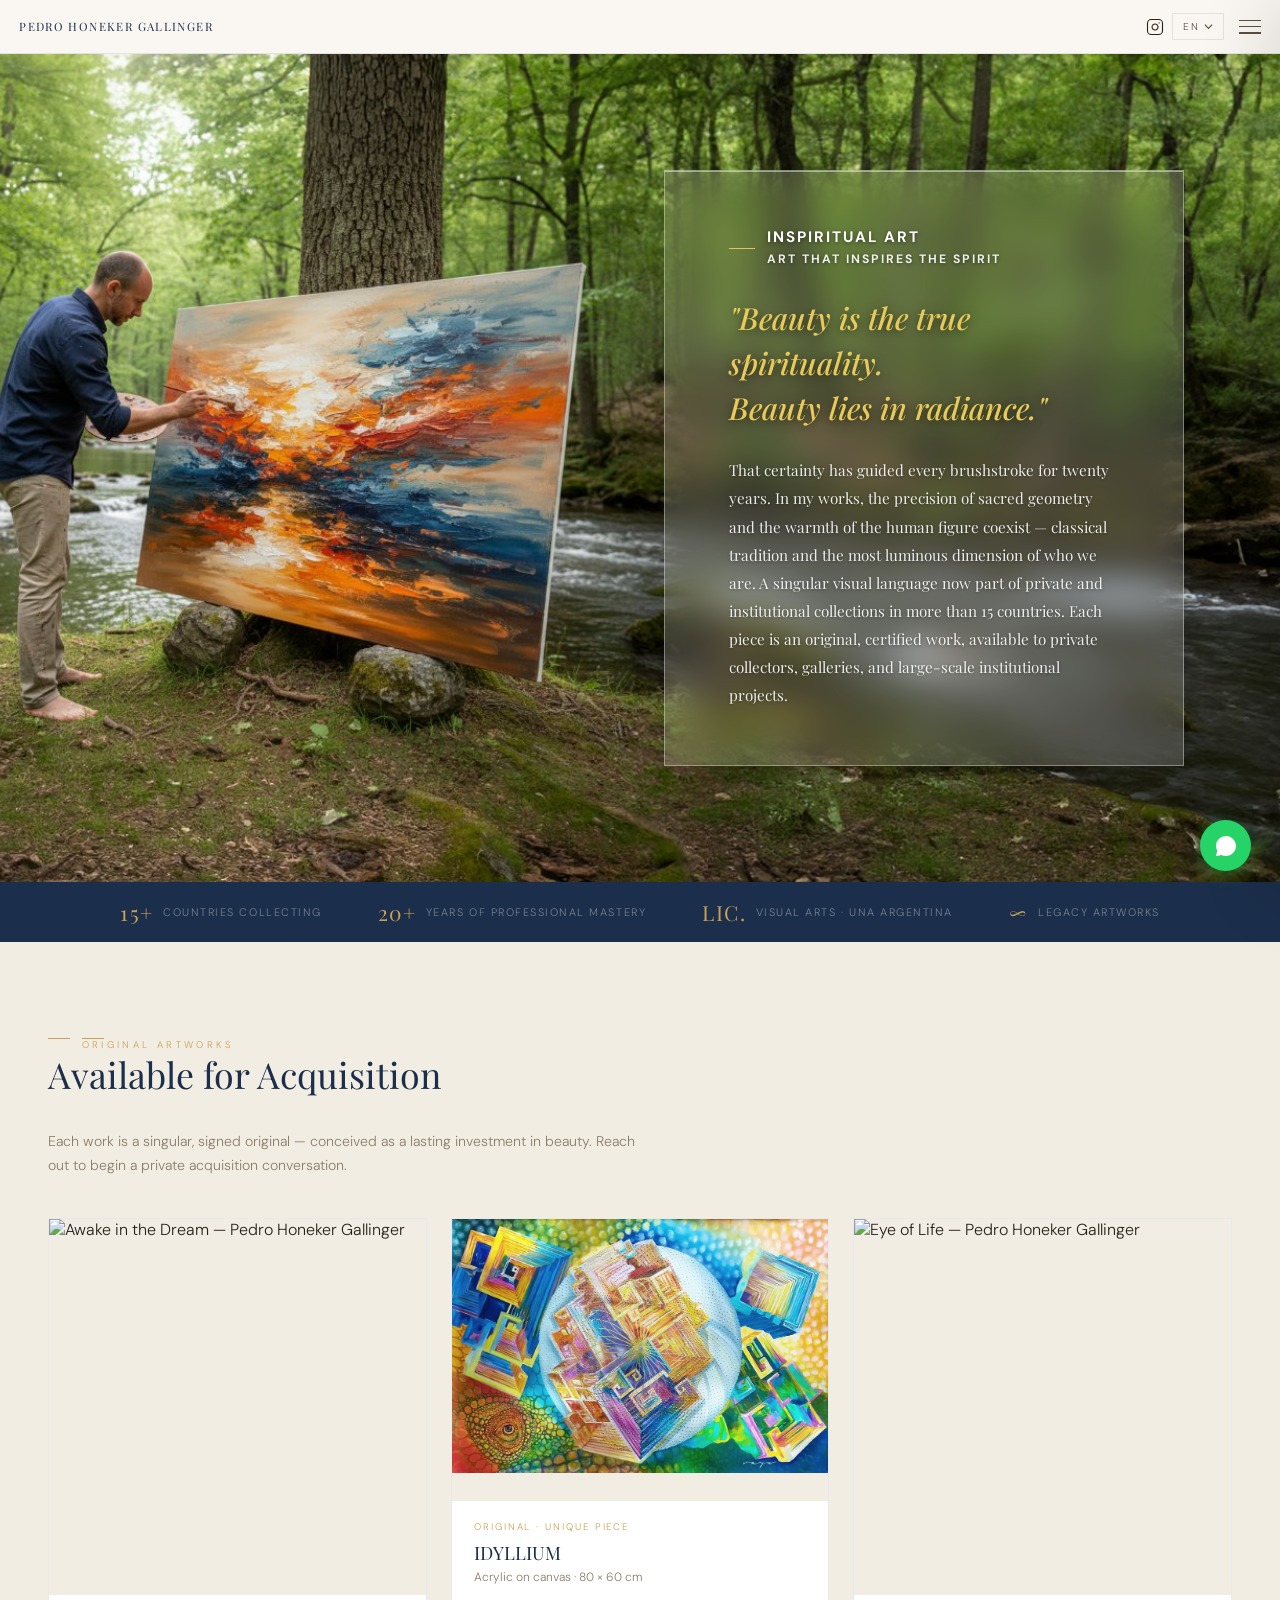
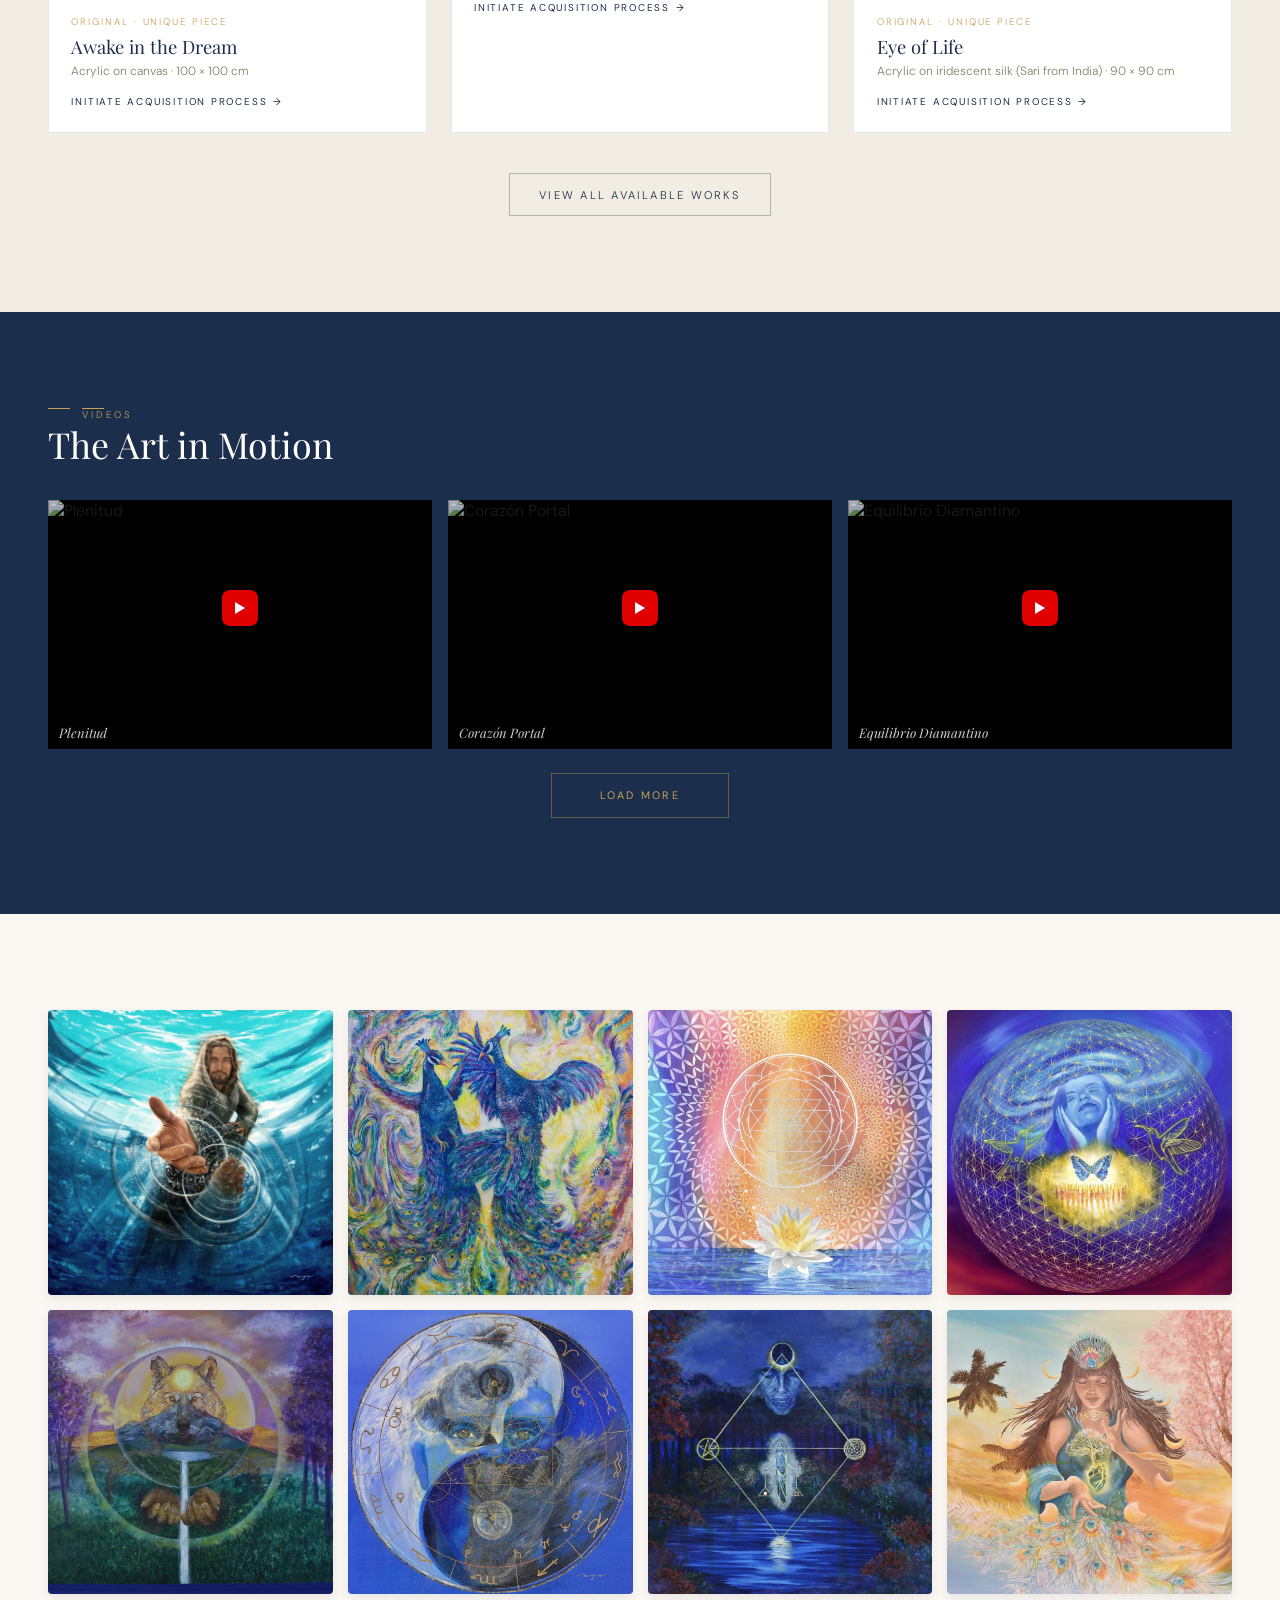
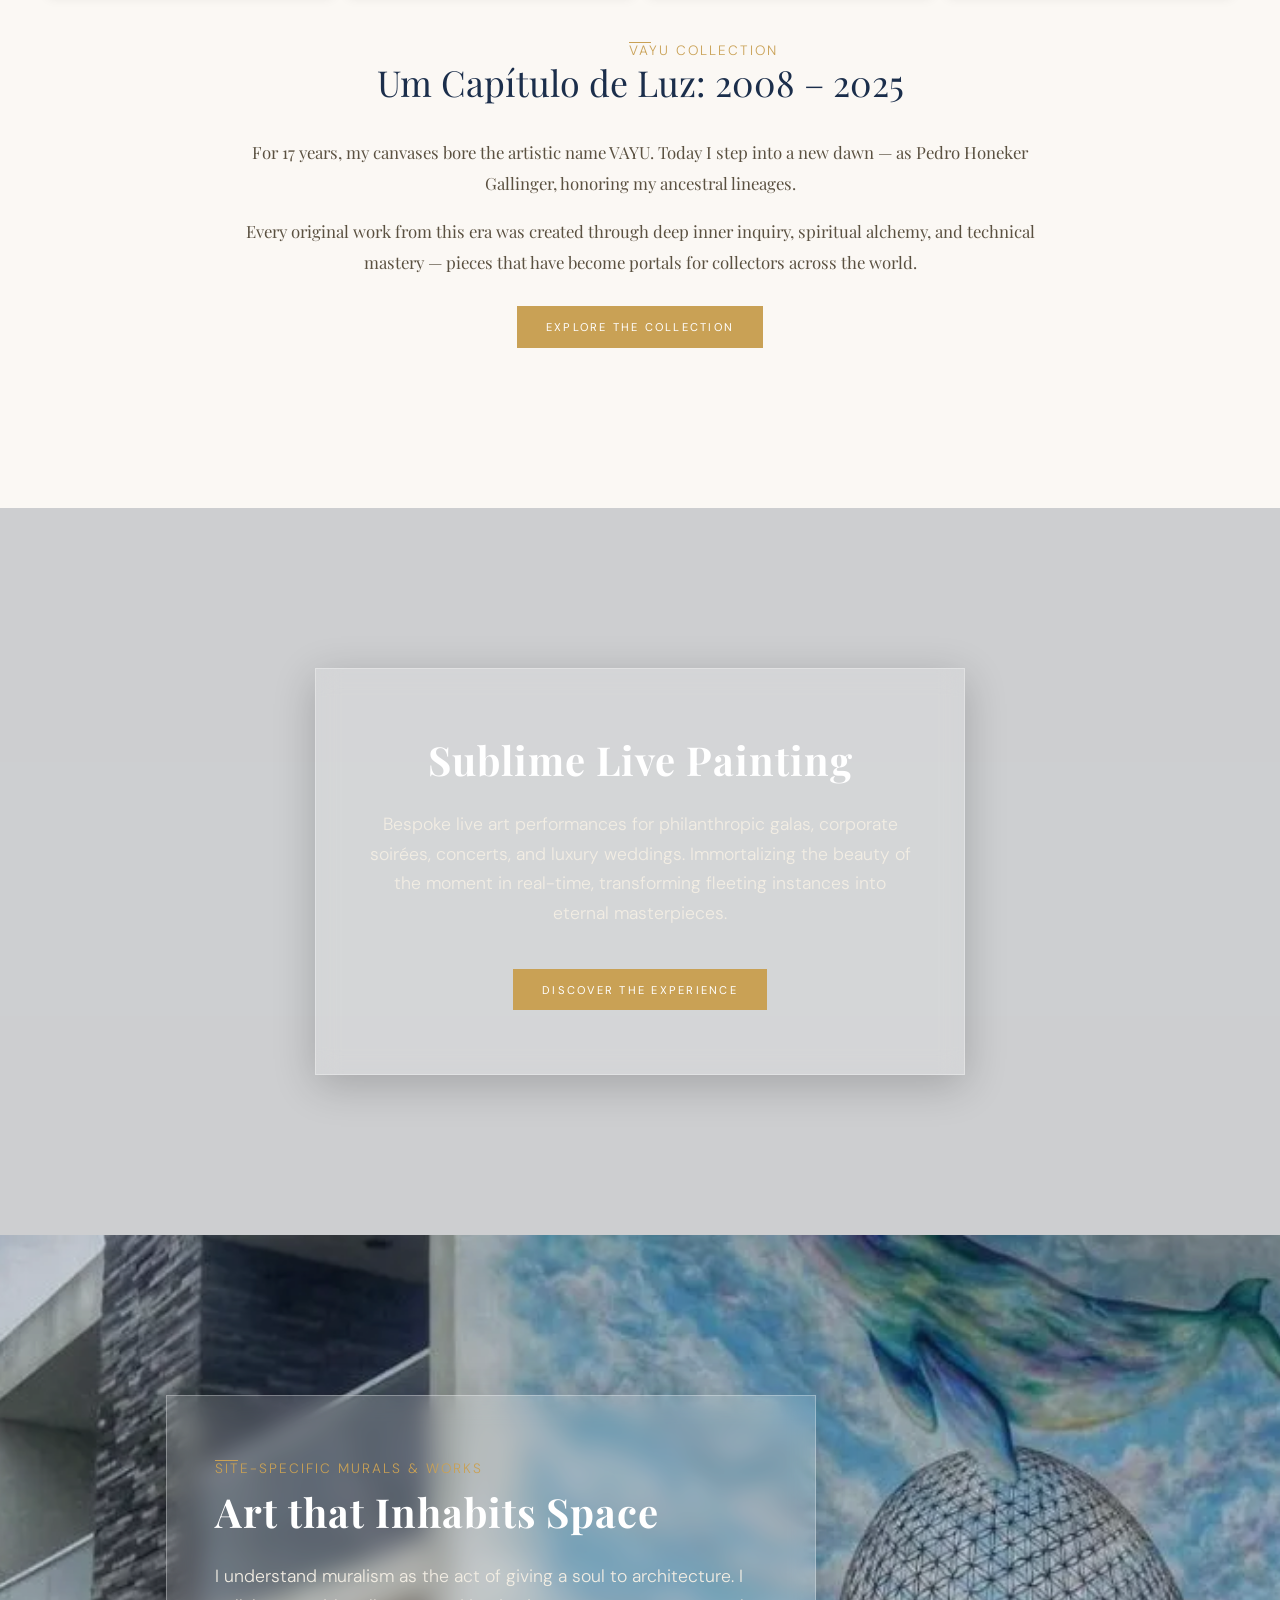
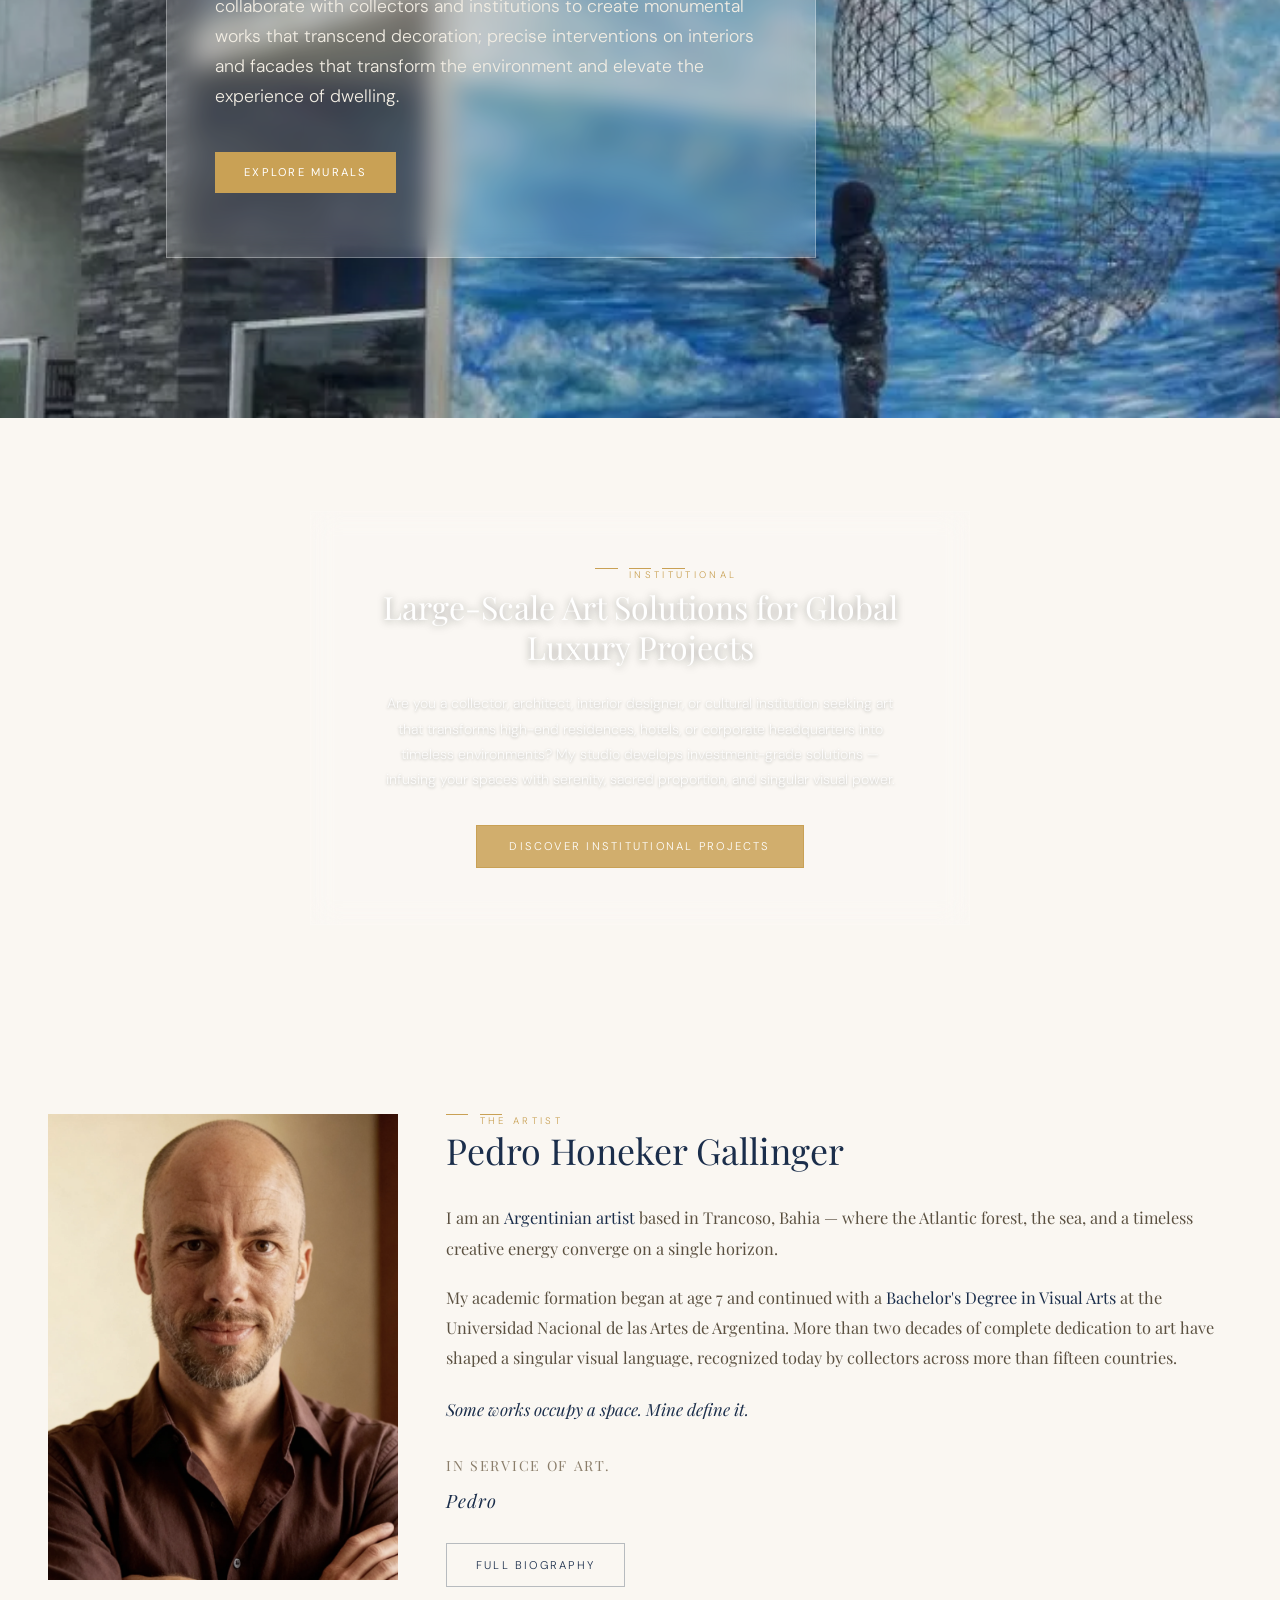
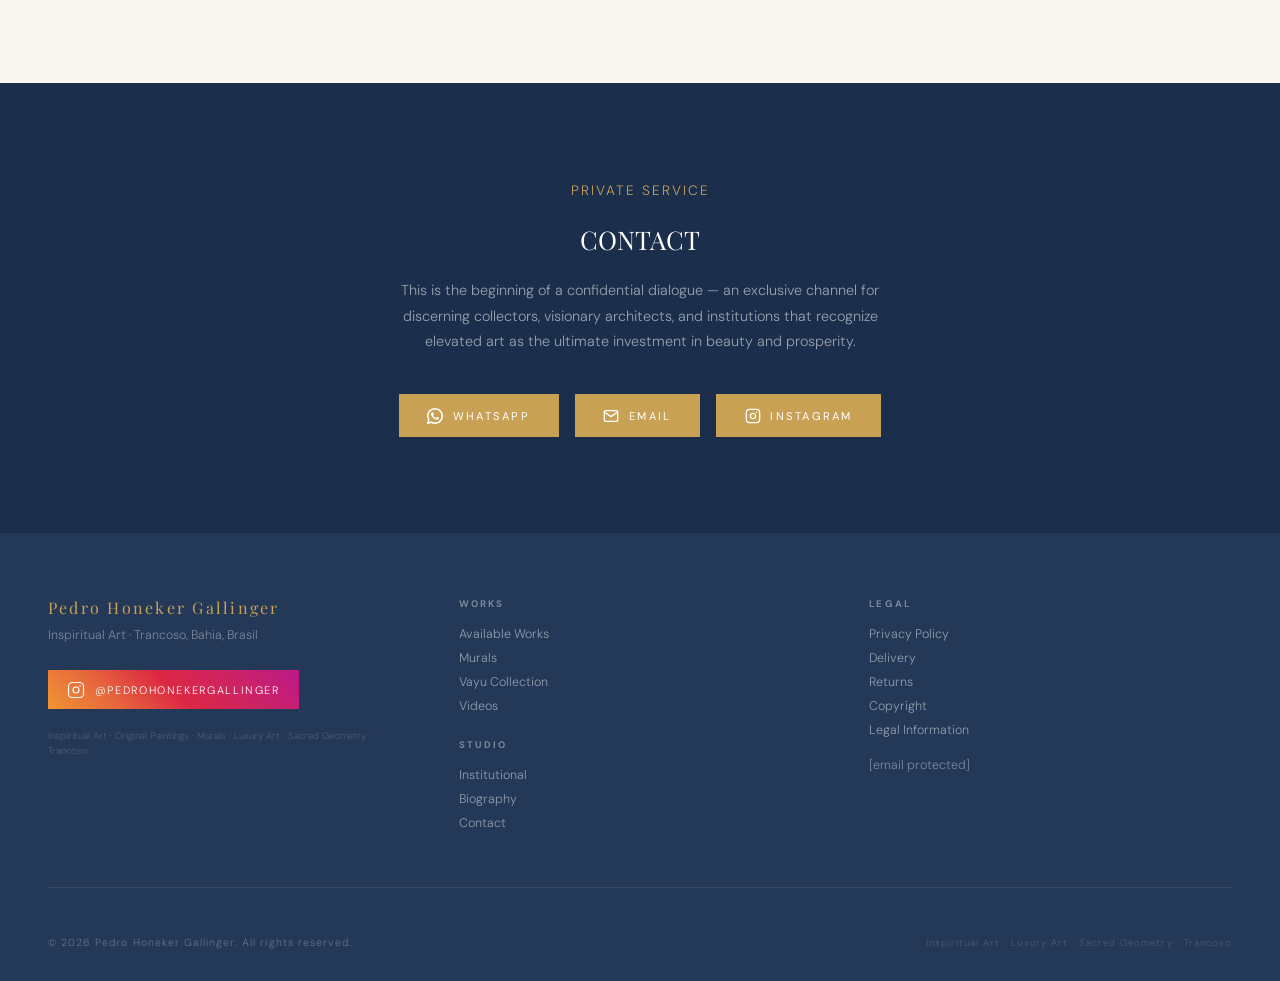
==== index.html @ b16e16c4 "Add files via upload" ====
<!DOCTYPE html>
<html lang="en">
<head>
<meta charset="UTF-8">
<!-- Google tag (gtag.js) -->
<script async src="https://www.googletagmanager.com/gtag/js?id=G-E3Y2C40KEM"></script>
<script>
  window.dataLayer = window.dataLayer || [];
  function gtag(){dataLayer.push(arguments);}
  gtag('js', new Date());
  gtag('config', 'G-E3Y2C40KEM');
</script>
<meta name="viewport" content="width=device-width, initial-scale=1.0">
<title>Pedro Honeker Gallinger — Inspiritual Art</title>
<meta name="description" content="Pedro Honeker Gallinger — Inspiritual Art. Original paintings, large-scale murals and sacred geometry art. Collected in 20+ countries. Based in Trancoso, Bahia, Brazil.">
<meta name="keywords" content="Inspiritual Art, Pedro Honeker Gallinger, original paintings, murals, sacred geometry, luxury art, Trancoso, Brazil">
<link href="https://fonts.googleapis.com/css2?family=Playfair+Display:ital,wght@0,400;0,500;1,400&family=DM+Sans:wght@200;300;400&display=swap" rel="stylesheet">
<style>
*,*::before,*::after{box-sizing:border-box;margin:0;padding:0}
:root{
  --cream:#FAF7F2;--cream2:#F2EDE3;--blue:#1B2E4B;--blue2:#243858;
  --gold:#C9A155;--gold2:#B88C3F;--text:#2A2215;--text-mid:#5A5040;
  --text-light:#8A7D6A;--border:rgba(27,46,75,0.1);--border-gold:rgba(201,161,85,0.25);--wa:#25D366;
}
html,body{overflow-x:hidden;max-width:100%}body{font-family:'DM Sans',sans-serif;background:var(--cream);color:var(--text);font-weight:300;overflow-x:hidden}

/* ===== QN NAV ===== */
.qn{display:flex;align-items:center;justify-content:space-between;padding:0 1.2rem;height:54px;background:rgba(250,247,242,0.97);border-bottom:0.5px solid var(--border);position:sticky;top:0;z-index:200;backdrop-filter:blur(12px);-webkit-backdrop-filter:blur(12px);flex-wrap:nowrap;gap:0.5rem}
.qn-logo{font-family:'Playfair Display',serif;font-size:0.72rem;letter-spacing:0.12em;text-transform:uppercase;color:var(--blue);text-decoration:none;white-space:nowrap;flex-shrink:1;min-width:0}
.qn-right{display:flex;align-items:center;gap:0.5rem;flex-shrink:0}
/* Lang dropdown */
.qn-lang-drop{position:relative}
.qn-lang-toggle{display:flex;align-items:center;gap:0.3rem;font-family:'DM Sans',sans-serif;font-size:0.62rem;font-weight:300;letter-spacing:0.14em;text-transform:uppercase;color:var(--text-mid);background:transparent;border:0.5px solid var(--border);padding:0.38rem 0.65rem;cursor:pointer;transition:border-color 0.2s,color 0.2s}
.qn-lang-toggle:hover{border-color:var(--gold);color:var(--blue)}
.qn-lang-toggle svg{width:9px;height:9px;transition:transform 0.2s;flex-shrink:0}
.qn-lang-drop.open .qn-lang-toggle svg{transform:rotate(180deg)}
.qn-lang-menu{position:absolute;top:calc(100% + 6px);right:0;background:#fff;border:0.5px solid var(--border);box-shadow:0 8px 24px rgba(0,0,0,0.1);min-width:150px;opacity:0;visibility:hidden;transform:translateY(-6px);transition:all 0.2s;z-index:300}
.qn-lang-drop.open .qn-lang-menu{opacity:1;visibility:visible;transform:translateY(0)}
.qn-lang-opt{display:flex;align-items:center;gap:0.6rem;width:100%;padding:0.55rem 1rem;font-family:'DM Sans',sans-serif;font-size:0.68rem;letter-spacing:0.1em;color:var(--text-mid);background:none;border:none;cursor:pointer;text-align:left;transition:background 0.15s,color 0.15s}
.qn-lang-opt:hover{background:var(--cream2);color:var(--blue)}
.qn-lang-opt.active{color:var(--gold)}
.qn-lang-opt span{font-size:0.65rem;color:var(--text-light)}
/* Burger */
.qn-burger{display:flex;flex-direction:column;justify-content:space-between;width:22px;height:14px;background:none;border:none;cursor:pointer;padding:0;margin-left:0.4rem}
.qn-burger span{display:block;width:100%;height:1.2px;background:var(--text-mid);transition:all 0.28s cubic-bezier(.4,0,.2,1)}
body.menu-open .qn-burger span:nth-child(1){transform:translateY(6.4px) rotate(45deg)}
body.menu-open .qn-burger span:nth-child(2){opacity:0;transform:scaleX(0)}
body.menu-open .qn-burger span:nth-child(3){transform:translateY(-6.4px) rotate(-45deg)}
/* Backdrop + overlay */
.qn-backdrop{display:none;position:fixed;inset:0;background:rgba(0,0,0,0.32);z-index:210}
body.menu-open .qn-backdrop{display:block}
.qn-overlay{position:fixed;top:0;right:0;bottom:0;width:min(340px,88vw);background:#fff;border-left:0.5px solid var(--border);box-shadow:-20px 0 60px rgba(0,0,0,0.10);z-index:220;transform:translateX(100%);transition:transform 0.32s cubic-bezier(.4,0,.2,1);display:flex;flex-direction:column;padding:4.5rem 2.5rem 2.5rem}
body.menu-open .qn-overlay{transform:translateX(0)}
.qn-menu{display:flex;flex-direction:column}
.qn-menu a{font-family:'Playfair Display',serif;font-size:1.05rem;font-weight:400;color:var(--blue);text-decoration:none;letter-spacing:0.06em;padding:0.85rem 0;border-bottom:0.5px solid var(--border);transition:color 0.25s,padding-left 0.3s cubic-bezier(0.65,0,0.35,1)}
.qn-menu a:last-child{border-bottom:none}
.qn-menu a:hover{color:var(--gold2);padding-left:0.6rem}
.qn-foot{margin-top:auto;padding-top:2rem}
.qn-ig{display:flex;align-items:center;gap:0.5rem;font-family:'DM Sans',sans-serif;font-size:0.62rem;letter-spacing:0.1em;color:var(--text-light);text-decoration:none;transition:color 0.2s}
.qn-ig svg{width:16px;height:16px;flex-shrink:0}
.qn-ig:hover{color:var(--blue)}
/* RTL */
html[dir="rtl"] body{direction:rtl;text-align:right}
html[dir="rtl"] .hero-quote{padding-left:0;padding-right:1.2rem;border-left:none;border-right:2px solid #e2c36b}
html[dir="rtl"] .work-enquire::after{content:'←'}
html[dir="rtl"] .hero-ctas{flex-direction:row-reverse}
html[dir="rtl"] .hero-stats{flex-direction:row-reverse}
html[dir="rtl"] .band{flex-direction:row-reverse}
html[dir="rtl"] .bio-inner{direction:rtl}
html[dir="rtl"] .conc-btns{flex-direction:row-reverse}
html[dir="rtl"] .footer-top{direction:rtl}
/* CJK */
html[lang="ja"] .hero-title,html[lang="zh"] .hero-title{line-height:1.35;letter-spacing:0.02em}
html[lang="ja"] .sec-title,html[lang="zh"] .sec-title{line-height:1.35;letter-spacing:0.02em}
html[lang="ja"] .hero-quote,html[lang="zh"] .hero-quote{line-height:2;letter-spacing:0.03em}
html[lang="ja"] .conc-title,html[lang="zh"] .conc-title{line-height:1.35}
html[lang="ja"] .bio-text-block p,html[lang="zh"] .bio-text-block p{line-height:2}
html[lang="ja"] .inst-title,html[lang="zh"] .inst-title{line-height:1.4}
html[lang="ja"] .expand-desc,html[lang="zh"] .expand-desc{line-height:2.1}
html[lang="ja"] .tc-text,html[lang="zh"] .tc-text{line-height:2}
html[lang="ja"] .conc-sub,html[lang="zh"] .conc-sub{line-height:2}
html[lang="ja"] .bio-img-wrap,html[lang="zh"] .bio-img-wrap{direction:ltr}

/* HERO */
.hero{position:relative;min-height:92vh;display:flex;align-items:center;overflow:hidden}
.hero-bg{
  position:absolute;inset:0;
  background-image:url('[data-uri]');
  background-size:cover;
  background-position:center 30%;
  background-attachment:fixed;
}
.hero-content{
  position:relative;z-index:2;
  margin-left:auto;
  margin-right:6rem;
  max-width:520px;
  padding:3.5rem 4rem;
  background:rgba(255,255,255,0.18);
  backdrop-filter:blur(18px) saturate(1.4);
  -webkit-backdrop-filter:blur(18px) saturate(1.4);
  border:1px solid rgba(255,255,255,0.35);
  box-shadow:0 8px 40px rgba(0,0,0,0.12), inset 0 1px 0 rgba(255,255,255,0.45);
}
.hero-eyebrow{font-size:0.62rem;font-weight:300;letter-spacing:0.35em;text-transform:uppercase;color:#e2c36b;text-shadow:0 1px 4px rgba(0,0,0,0.5);margin-bottom:1.5rem;display:flex;align-items:center;gap:0.8rem;animation:fadeUp 0.7s ease both}
.hero-eyebrow-line{display:block;width:1.6rem;height:0.5px;background:#e2c36b}
.hero-title{font-family:'Playfair Display',serif;font-size:clamp(2.4rem,3.5vw,3.4rem);font-weight:500;line-height:1.1;color:#fff;text-shadow:0 2px 8px rgba(0,0,0,0.45),0 1px 2px rgba(0,0,0,0.3);margin-bottom:1.5rem;animation:fadeUp 0.7s 0.1s ease both}
.hero-title em{font-style:italic;color:#e8c95a;text-shadow:0 2px 10px rgba(0,0,0,0.5)}
.hero-quote{font-family:'Playfair Display',serif;font-size:0.98rem;font-style:italic;color:rgba(255,255,255,0.92);text-shadow:0 1px 4px rgba(0,0,0,0.4);line-height:1.8;margin-bottom:2.5rem;padding-left:1.2rem;border-left:2px solid #e2c36b;animation:fadeUp 0.7s 0.2s ease both}
.hero-stats{display:flex;gap:2.2rem;margin-bottom:2.5rem;padding-top:1.8rem;border-top:0.5px solid rgba(226,195,107,0.45);animation:fadeUp 0.7s 0.3s ease both}
.stat-n{font-family:'Playfair Display',serif;font-size:1.9rem;font-weight:400;color:#e8c95a;line-height:1;text-shadow:0 1px 6px rgba(0,0,0,0.4)}
.stat-l{font-size:0.58rem;letter-spacing:0.14em;text-transform:uppercase;color:rgba(255,255,255,0.7);text-shadow:0 1px 3px rgba(0,0,0,0.4);margin-top:0.25rem}
.hero-ctas{display:flex;gap:0.8rem;flex-wrap:wrap;animation:fadeUp 0.7s 0.4s ease both}
.hero-ctas .btn-outline-w{color:#fff;border-color:rgba(255,255,255,0.5);text-shadow:0 1px 4px rgba(0,0,0,0.35)}
.hero-ctas .btn-outline-w:hover{border-color:#e2c36b;color:#e2c36b;background:rgba(255,255,255,0.1)}

/* BUTTONS */
.btn-gold{font-size:0.7rem;font-weight:400;letter-spacing:0.2em;text-transform:uppercase;color:#fff;background:var(--gold);border:none;padding:0.85rem 1.8rem;cursor:pointer;text-decoration:none;display:inline-block;transition:background 0.2s,transform 0.15s;font-family:'DM Sans',sans-serif}
.btn-gold:hover{background:var(--gold2);transform:translateY(-1px)}
.btn-outline-w{font-size:0.7rem;font-weight:300;letter-spacing:0.2em;text-transform:uppercase;color:rgba(255,255,255,0.75);background:transparent;border:1px solid rgba(255,255,255,0.35);padding:0.85rem 1.8rem;cursor:pointer;text-decoration:none;display:inline-block;transition:border-color 0.2s,color 0.2s,background 0.2s;font-family:'DM Sans',sans-serif}
.btn-outline-w:hover{border-color:var(--gold);color:var(--gold);background:rgba(255,255,255,0.05)}
.btn-outline-b{font-size:0.7rem;font-weight:300;letter-spacing:0.2em;text-transform:uppercase;color:var(--blue);background:transparent;border:0.5px solid rgba(27,46,75,0.3);padding:0.85rem 1.8rem;cursor:pointer;text-decoration:none;display:inline-block;transition:border-color 0.2s,color 0.2s;font-family:'DM Sans',sans-serif}
.btn-outline-b:hover{border-color:var(--gold);color:var(--gold)}

/* BAND */
.band{background:var(--blue);padding:1rem 3rem;display:flex;align-items:center;justify-content:center;gap:3.5rem;flex-wrap:wrap}
.band-item{display:flex;align-items:center;gap:0.6rem;font-size:0.68rem;letter-spacing:0.14em;text-transform:uppercase;color:rgba(255,255,255,0.4)}
.band-n{font-family:'Playfair Display',serif;font-size:1.3rem;font-weight:400;color:var(--gold)}

/* SECTIONS */
section{padding:6rem 3rem}
.sec-eyebrow{font-size:0.6rem;letter-spacing:0.35em;text-transform:uppercase;color:var(--gold);margin-bottom:0.8rem;display:flex;align-items:center;gap:0.7rem}
.sec-eyebrow span{display:block;width:1.4rem;height:0.5px;background:var(--gold)}
.sec-title{font-family:'Playfair Display',serif;font-size:clamp(1.8rem,2.8vw,2.5rem);font-weight:400;color:var(--blue);line-height:1.3;max-width:34rem;margin-bottom:2rem}

/* RESPONSIVE */
@media(max-width:768px){
  nav{padding:0.6rem 1.2rem;flex-wrap:wrap;gap:0.5rem}
  .nav-links{gap:0.8rem;flex-wrap:wrap}
  .nav-links a{font-size:0.6rem}
  .nav-logo{font-size:0.75rem}
  section{padding:3rem 1.5rem}
  .hero{min-height:100vh}
  .hero-bg{background-position:30% 30%}
  .hero-content{margin:0 auto;max-width:92%;padding:2rem 1.5rem;text-align:left}
  .hero-title{font-size:clamp(1.7rem,7vw,2.4rem);line-height:1.25}
  .hero-title em{color:#ffd966;text-shadow:0 0 20px rgba(0,0,0,0.9),0 2px 8px rgba(0,0,0,0.8),0 1px 2px rgba(0,0,0,0.9) !important;font-size:inherit}
  .hero-quote{font-size:0.88rem;line-height:1.7}
  .hero-stats{gap:1.5rem}
  .hero-ctas{flex-direction:column}
  .hero-ctas a,.hero-ctas .btn-gold,.hero-ctas .btn-outline-w{width:100%;text-align:center}
  .sec-eyebrow{font-size:0.55rem;letter-spacing:0.25em;line-height:1.5}
  .sec-title{font-size:clamp(1.5rem,6vw,2rem);line-height:1.35}
  .works-grid,.vid-grid{grid-template-columns:1fr !important}
  #vid-grid{grid-template-columns:1fr !important}
  .vid-card{max-width:100%}
  .vid-title-bar{font-size:0.78rem;padding:0.4rem 0.6rem}
  .test-grid{grid-template-columns:1fr}
  .vayu-intro{grid-template-columns:1fr;gap:2rem}
  .bio-inner{grid-template-columns:1fr;gap:2rem}
  .band{flex-direction:column;gap:1rem;padding:1.5rem}
  .footer-top{flex-direction:column;gap:2rem}
  footer{padding:3rem 1.5rem 1.5rem}
  .footer-top{grid-template-columns:1fr !important;gap:2rem}
  .footer-bottom{flex-direction:column;align-items:flex-start;gap:0.5rem}
  .footer-col a,.footer-col h5{white-space:normal;overflow:visible}
  .conc-title{font-size:clamp(1.5rem,6vw,2rem);line-height:1.3}
  .conc-sub{font-size:0.8rem}
  .conc-btns{flex-direction:column;align-items:center}
  .institutional-content{padding:2rem;max-width:90%}
  .inst-title{line-height:1.35}
  .mural-item{height:280px}
  .vid-expand{padding:0}
  .vid-iframe-wrap{width:100%;margin:0}
  .lp-section{min-height:60vh !important}
}

/* AVAILABLE WORKS */
.works-section{background:var(--cream2)}
.works-grid{display:grid;grid-template-columns:repeat(3,1fr);gap:1.5rem;margin-bottom:0}
.work-card{background:#fff;border:1px solid var(--border);overflow:hidden;cursor:pointer;transition:box-shadow 0.3s}
.work-card:hover{box-shadow:0 8px 32px rgba(27,46,75,0.1)}
.work-img{overflow:hidden;background:var(--cream2)}
.work-img img{width:100%;display:block;filter:saturate(0.85);transition:transform 0.5s,filter 0.4s;object-fit:contain;background:var(--cream2)}
.work-card:hover .work-img img{transform:scale(1.03);filter:saturate(1)}
.work-body{padding:1.2rem 1.4rem 1.5rem}
.work-tag{font-size:0.6rem;letter-spacing:0.2em;text-transform:uppercase;color:var(--gold);margin-bottom:0.4rem}
.work-name{font-family:'Playfair Display',serif;font-size:1.15rem;font-weight:400;color:var(--blue);margin-bottom:0.25rem}
.work-tech{font-size:0.75rem;color:var(--text-light);margin-bottom:1rem}
.work-enquire{font-size:0.62rem;letter-spacing:0.18em;text-transform:uppercase;color:var(--blue);display:flex;align-items:center;gap:0.35rem;text-decoration:none;transition:color 0.2s;cursor:pointer;border:none;background:none;font-family:'DM Sans',sans-serif;padding:0}
.work-enquire:hover{color:var(--gold)}
.work-enquire::after{content:'→'}
.work-expand{display:none;background:#fff;border-top:2px solid var(--gold);border-bottom:1px solid var(--border);padding:4rem 3rem;grid-column:1/-1;margin-top:1.5rem}
.work-expand.open{display:block}
.work-expand-inner{max-width:900px;margin:0 auto;text-align:center}
.expand-close-btn{font-size:0.58rem;letter-spacing:0.2em;text-transform:uppercase;color:var(--text-light);cursor:pointer;background:none;border:none;font-family:'DM Sans',sans-serif;padding:0;display:inline-flex;align-items:center;gap:0.4rem;margin-bottom:2rem;transition:color 0.2s}
.expand-close-btn:hover{color:var(--blue)}
.expand-main-img{width:100%;display:block;max-height:80vh;object-fit:contain;margin-bottom:1.5rem;background:var(--cream2)}
.expand-divider{height:0.5px;background:var(--border);margin:1.8rem 0}
.expand-tag-sm{font-size:0.55rem;letter-spacing:0.28em;text-transform:uppercase;color:var(--gold);margin-bottom:0.6rem}
.expand-title-lg{font-family:'Playfair Display',serif;font-size:2rem;font-weight:400;color:var(--blue);margin-bottom:0.4rem;line-height:1.1}
.expand-desc{font-family:'Playfair Display',serif;font-size:1rem;font-style:italic;line-height:1.85;color:var(--text-mid);max-width:600px;margin:0 auto 1.5rem;text-align:left}
.expand-meta-sm{font-size:0.75rem;color:var(--text-light);margin-bottom:2rem}
.expand-btns{display:flex;justify-content:center;gap:0.8rem;flex-wrap:wrap}
.btn-wa-s{display:flex;align-items:center;gap:0.55rem;font-size:0.65rem;letter-spacing:0.15em;text-transform:uppercase;color:#fff;background:var(--wa);border:none;padding:0.8rem 1.5rem;cursor:pointer;text-decoration:none;transition:opacity 0.2s;font-family:'DM Sans',sans-serif}
.btn-wa-s:hover{opacity:0.88}
.btn-em-s{display:flex;align-items:center;gap:0.55rem;font-size:0.65rem;letter-spacing:0.15em;text-transform:uppercase;color:var(--blue);background:transparent;border:0.5px solid rgba(27,46,75,0.25);padding:0.8rem 1.5rem;cursor:pointer;text-decoration:none;transition:border-color 0.2s,color 0.2s;font-family:'DM Sans',sans-serif}
.btn-em-s:hover{border-color:var(--gold);color:var(--gold)}

/* DETAILS GRID under expand */
.expand-details-grid{display:grid;grid-template-columns:repeat(auto-fit,minmax(200px,1fr));gap:1rem;margin-top:2rem}
.expand-detail-img{width:100%;object-fit:cover;display:block;background:var(--cream2)}

/* MURALS SECTION */
.murals-section{background:var(--cream);padding:6rem 0}
.murals-header{padding:0 3rem;margin-bottom:2rem}
.mural-scroll{display:flex;gap:4px;overflow-x:auto;scrollbar-width:none;cursor:grab;padding-bottom:2px}
.mural-scroll::-webkit-scrollbar{display:none}
.mural-scroll.grabbing{cursor:grabbing}
.mural-item{flex-shrink:0;height:420px;overflow:hidden;background:var(--cream2);cursor:pointer;position:relative;transition:filter 0.3s}
.mural-item img{height:100%;width:auto;display:block;filter:saturate(0.8);transition:filter 0.4s}
.mural-item:hover img{filter:saturate(1)}
.mural-item:hover::after{content:'View';position:absolute;bottom:1rem;left:50%;transform:translateX(-50%);background:rgba(201,161,85,0.9);color:#fff;font-size:0.6rem;letter-spacing:0.2em;text-transform:uppercase;padding:0.4rem 1rem;font-family:'DM Sans',sans-serif}
.mural-arrows{display:flex;gap:0.5rem;justify-content:center;margin-top:1.5rem;padding:0 3rem}
.mural-arrow{width:2.5rem;height:2.5rem;border:0.5px solid var(--border);background:#fff;cursor:pointer;display:flex;align-items:center;justify-content:center;transition:border-color 0.2s;font-size:1rem;color:var(--blue);font-family:'DM Sans',sans-serif}
.mural-arrow:hover{border-color:var(--gold);color:var(--gold)}

/* MURAL LIGHTBOX */
.mural-expand{display:none;background:#fff;border-top:2px solid var(--gold);padding:4rem 3rem;margin-top:1.5rem}
.mural-expand.open{display:block}
.mural-expand-inner{max-width:1100px;margin:0 auto}
.mural-expand-main{width:100%;max-height:80vh;object-fit:contain;display:block;background:var(--cream2);margin-bottom:2rem}
.mural-details-label{font-size:0.55rem;letter-spacing:0.28em;text-transform:uppercase;color:var(--gold);margin-bottom:1.2rem;margin-top:2rem}
.mural-details-grid{display:grid;grid-template-columns:repeat(auto-fill,minmax(220px,1fr));gap:8px}
.mural-details-grid img{width:100%;object-fit:cover;display:block;background:var(--cream2)}

/* VIDEOS */
.videos-section{background:var(--blue)}
.videos-section .sec-title{color:#fff;max-width:none}
.vid-grid{display:grid;grid-template-columns:repeat(3,1fr);gap:1rem;margin-bottom:1.5rem}
.vid-card{cursor:pointer;background:#000;overflow:hidden;position:relative}
.vid-thumb{position:relative;aspect-ratio:16/9;overflow:hidden}
.vid-thumb img{width:100%;height:100%;object-fit:cover;display:block;filter:brightness(0.75)saturate(0.7);transition:transform 0.4s,filter 0.3s}
.vid-card:hover .vid-thumb img{transform:scale(1.04);filter:brightness(0.9)saturate(1)}
.vid-play{position:absolute;inset:0;display:flex;align-items:center;justify-content:center}
.vid-play-btn{width:2.2rem;height:2.2rem;border-radius:8px;background:rgba(255,0,0,0.88);display:flex;align-items:center;justify-content:center;transition:transform 0.2s,background 0.2s}
.vid-card:hover .vid-play-btn{transform:scale(1.1);background:#ff0000}
.vid-title-bar{padding:0.5rem 0.7rem;font-family:'Playfair Display',serif;font-size:0.82rem;color:rgba(255,255,255,0.8);font-style:italic;background:transparent}
.vid-expand{display:none;background:transparent;border-top:none;padding:0;width:100%;box-sizing:border-box}
.vid-expand.open{display:block}
.vid-iframe-wrap{position:relative;padding-bottom:56.25%;height:0;overflow:hidden;width:100%;margin:0}
.vid-iframe-wrap iframe{position:absolute;top:0;left:0;width:100%;height:100%;border:none}
.vid-expand-close{font-size:0.58rem;letter-spacing:0.2em;text-transform:uppercase;color:rgba(255,255,255,0.5);cursor:pointer;background:none;border:none;font-family:'DM Sans',sans-serif;padding:0;display:inline-flex;align-items:center;gap:0.4rem;margin-bottom:2rem;transition:color 0.2s}
.vid-expand-close:hover{color:var(--gold)}
.btn-load-w{font-size:0.68rem;letter-spacing:0.22em;text-transform:uppercase;color:var(--gold);background:transparent;border:0.5px solid rgba(201,161,85,0.4);padding:0.9rem 3rem;cursor:pointer;font-family:'DM Sans',sans-serif;transition:border-color 0.2s,background 0.2s}
.btn-load-w:hover{border-color:var(--gold);background:rgba(201,161,85,0.08)}
.btn-load-w.hidden{display:none}

/* VAYU */
.vayu-intro{display:grid;grid-template-columns:1fr 1fr;gap:5rem;align-items:start;margin-bottom:4rem}
.vayu-text p{font-family:'Playfair Display',serif;font-size:1.05rem;line-height:1.85;color:var(--text-mid);margin-bottom:1rem}
.vayu-mini-grid{display:grid;grid-template-columns:repeat(4,1fr);gap:6px}
.vayu-mini-item{overflow:hidden;cursor:pointer;background:var(--cream2);aspect-ratio:1}
.vayu-mini-item img{width:100%;height:100%;object-fit:cover;display:block;filter:saturate(0.8);transition:transform 0.4s,filter 0.3s}
.vayu-mini-item:hover img{transform:scale(1.05);filter:saturate(1)}

/* ====== LIVE PAINTING SECTION ====== */
.lp-section{
  position:relative;
  min-height:75vh;
  display:flex;
  align-items:center;
  justify-content:center;
  overflow:hidden;
}
.lp-bg{
  position:absolute;
  inset:0;
  background-image:url('[data-uri]');
  background-size:cover;
  background-position:center;
  background-attachment:fixed;
  filter:brightness(0.55);
}
.lp-card{
  position:relative;
  z-index:2;
  max-width:640px;
  padding:4rem 4.5rem;
  background:rgba(255,255,255,0.12);
  backdrop-filter:blur(20px) saturate(1.3);
  -webkit-backdrop-filter:blur(20px) saturate(1.3);
  border:1px solid rgba(255,255,255,0.2);
  box-shadow:0 12px 50px rgba(0,0,0,0.25),inset 0 1px 0 rgba(255,255,255,0.3);
  text-align:center;
}
.lp-eyebrow{font-size:0.6rem;letter-spacing:0.38em;text-transform:uppercase;color:#e2c36b;margin-bottom:1.2rem;display:flex;align-items:center;justify-content:center;gap:0.7rem}
.lp-eyebrow span{display:block;width:1.4rem;height:0.5px;background:#e2c36b}
.lp-title{font-family:'Playfair Display',serif;font-size:clamp(1.8rem,3vw,2.6rem);font-weight:400;color:#fff;text-shadow:0 2px 10px rgba(0,0,0,0.4);line-height:1.2;margin-bottom:1.4rem}
.lp-title em{font-style:italic;color:#e8c95a}
.lp-text{font-family:'Playfair Display',serif;font-size:1rem;font-style:italic;line-height:1.85;color:rgba(255,255,255,0.88);margin-bottom:2rem}
.lp-tags{display:flex;gap:1rem;justify-content:center;flex-wrap:wrap;margin-bottom:2rem}
.lp-tag{font-size:0.6rem;letter-spacing:0.2em;text-transform:uppercase;color:rgba(255,255,255,0.65);border:0.5px solid rgba(255,255,255,0.25);padding:0.45rem 1rem}
@media(max-width:768px){.lp-card{padding:2.5rem 2rem;max-width:90%}}

/* INSTITUTIONAL PARALLAX */
.institutional{position:relative;min-height:600px;display:flex;align-items:center;justify-content:center;overflow:hidden}
.institutional-bg{
  position:absolute;inset:0;
  background-image:url('recepcion.webp'),linear-gradient(135deg,#1B2E4B 0%,#243858 50%,#1a2a42 100%);
  background-size:cover;
  background-position:center;
  background-attachment:fixed;
  filter:brightness(0.5)
}
.institutional-content{position:relative;z-index:2;max-width:660px;padding:3.5rem 4rem;background:rgba(255,255,255,0.08);backdrop-filter:blur(14px);border:0.5px solid rgba(255,255,255,0.14);text-align:center}
.inst-tag{font-size:0.6rem;letter-spacing:0.35em;text-transform:uppercase;color:var(--gold);margin-bottom:1.2rem;display:flex;align-items:center;justify-content:center;gap:0.7rem}
.inst-tag span{display:block;width:1.4rem;height:0.5px;background:var(--gold)}
.inst-title{font-family:'Playfair Display',serif;font-size:clamp(1.5rem,2.5vw,2.1rem);font-weight:400;color:#fff;text-shadow:0 1px 8px rgba(0,0,0,0.4);line-height:1.25;margin-bottom:1.5rem}
.inst-text{font-size:0.88rem;line-height:1.8;color:rgba(255,255,255,0.88);text-shadow:0 1px 3px rgba(0,0,0,0.25);margin-bottom:2rem}
.btn-gold-outline{font-size:0.7rem;letter-spacing:0.2em;text-transform:uppercase;color:#fff;background:rgba(201,161,85,0.85);border:1px solid var(--gold);padding:0.85rem 2rem;cursor:pointer;text-decoration:none;display:inline-block;transition:background 0.2s,color 0.2s;font-family:'DM Sans',sans-serif}
.btn-gold-outline:hover{background:var(--gold);color:#fff}

/* TESTIMONIALS */
.test-section{background:var(--cream2)}
.test-grid{display:grid;grid-template-columns:repeat(3,1fr);gap:1.5rem}
.tc{background:#fff;border:1px solid var(--border);padding:2rem;position:relative}
.tc::before{content:'"';font-family:'Playfair Display',serif;font-size:4rem;color:var(--blue);opacity:0.1;position:absolute;top:0.7rem;left:1.3rem;line-height:1}
.tc-src{font-size:0.6rem;letter-spacing:0.2em;text-transform:uppercase;color:var(--gold);margin-bottom:0.9rem}
.tc-text{font-family:'Playfair Display',serif;font-size:0.95rem;font-style:italic;line-height:1.8;color:var(--text-mid);margin-bottom:1.3rem;margin-top:0.5rem}
.tc-auth{font-size:0.78rem;font-weight:400;color:var(--blue)}
.tc-loc{font-size:0.7rem;color:var(--text-light);margin-top:0.2rem}

/* BIO */
.bio-section{background:var(--cream)}
.bio-inner{display:grid;grid-template-columns:1fr 1fr;gap:6rem;align-items:center}
.bio-img-wrap{position:relative}
.bio-img{width:100%;aspect-ratio:3/4;object-fit:cover;object-position:top;display:block;filter:saturate(0.75)}
.bio-img-frame{position:absolute;top:1.5rem;left:1.5rem;right:-1.5rem;bottom:-1.5rem;border:0.5px solid var(--border-gold);z-index:-1}
.bio-text-block{font-family:'Playfair Display',serif;font-size:1.02rem;line-height:1.85;color:var(--text-mid)}
.bio-text-block p{margin-bottom:1.2rem}
.bio-text-block strong{color:var(--blue);font-weight:400}
.bio-sig{font-family:'Playfair Display',serif;font-size:0.88rem;letter-spacing:0.12em;text-transform:uppercase;color:var(--text-light);margin-top:1.8rem;margin-bottom:1.5rem;line-height:2}
.bio-sig em{display:block;font-size:1.15rem;text-transform:none;letter-spacing:0.06em;color:var(--blue);font-style:italic;margin-top:0.15rem}

/* */
.-section{background:var(--blue);padding:6rem 3rem;text-align:center}
.conc-eyebrow{font-size:0.6rem;letter-spacing:0.35em;text-transform:uppercase;color:var(--gold);margin-bottom:1rem;display:flex;align-items:center;justify-content:center;gap:0.7rem}
.conc-eyebrow span{display:block;width:1.4rem;height:0.5px;background:var(--gold)}
.conc-title{font-family:'Playfair Display',serif;font-size:clamp(1.8rem,3vw,2.6rem);font-weight:400;color:#fff;margin-bottom:1rem;line-height:1.2}
.conc-sub{font-size:0.9rem;color:rgba(255,255,255,0.55);max-width:32rem;margin:0 auto 2.5rem;line-height:1.75}
.conc-btns{display:flex;gap:1rem;justify-content:center;flex-wrap:wrap}

/* FOOTER */
footer{background:var(--blue2);padding:4rem 3rem 2rem;color:rgba(255,255,255,0.6)}
.footer-top{display:grid;grid-template-columns:1fr 1fr 1fr;gap:3rem;margin-bottom:3rem;padding-bottom:3rem;border-bottom:0.5px solid rgba(255,255,255,0.08)}
.footer-logo{font-family:'Playfair Display',serif;font-size:1rem;color:var(--gold);letter-spacing:0.14em;margin-bottom:0.5rem}
.footer-tagline{font-size:0.78rem;color:rgba(255,255,255,0.4);line-height:1.6;margin-bottom:1.5rem}
.footer-ig-btn{display:inline-flex;align-items:center;gap:0.6rem;font-size:0.68rem;letter-spacing:0.15em;text-transform:uppercase;color:#fff;background:linear-gradient(45deg,#f09433,#e6683c,#dc2743,#cc2366,#bc1888);border:none;padding:0.65rem 1.2rem;cursor:pointer;text-decoration:none;transition:opacity 0.2s;font-family:'DM Sans',sans-serif}
.footer-ig-btn:hover{opacity:0.88}
.footer-col h5{font-size:0.6rem;letter-spacing:0.22em;text-transform:uppercase;color:rgba(255,255,255,0.4);margin-bottom:1rem}
.footer-col a{display:block;font-size:0.78rem;color:rgba(255,255,255,0.5);text-decoration:none;margin-bottom:0.5rem;transition:color 0.2s}
.footer-col a:hover{color:var(--gold)}
.footer-seo{font-size:0.6rem;color:rgba(255,255,255,0.18);margin-top:1.2rem;line-height:1.6}
.footer-bottom{display:flex;justify-content:space-between;align-items:center;font-size:0.65rem;letter-spacing:0.1em;color:rgba(255,255,255,0.3);flex-wrap:wrap;gap:0.5rem}

/* WA FLOAT */
.wa-float{position:fixed;bottom:1.8rem;right:1.8rem;z-index:999;display:flex;flex-direction:column;align-items:flex-end;gap:0.4rem}
.wa-tooltip{background:#fff;border:0.5px solid rgba(0,0,0,0.08);padding:0.45rem 0.8rem;font-size:0.68rem;color:var(--text-mid);box-shadow:0 4px 14px rgba(0,0,0,0.1);opacity:0;transform:translateY(4px);transition:opacity 0.3s,transform 0.3s;white-space:nowrap}
.wa-float:hover .wa-tooltip{opacity:1;transform:translateY(0)}
.wa-circle{width:3.2rem;height:3.2rem;border-radius:50%;background:var(--wa);display:flex;align-items:center;justify-content:center;box-shadow:0 4px 16px rgba(37,211,102,0.3);text-decoration:none;animation:wap 2.5s ease-in-out infinite}
@keyframes wap{0%,100%{box-shadow:0 4px 16px rgba(37,211,102,0.3)}50%{box-shadow:0 4px 24px rgba(37,211,102,0.55),0 0 0 7px rgba(37,211,102,0.08)}}
@keyframes fadeUp{from{opacity:0;transform:translateY(24px)}to{opacity:1;transform:translateY(0)}}

/* MOBILES FIXES */
@media (max-width: 768px) {
  .hero-content h1 { font-size: 2.2rem !important; }
  .vayu-intro { gap: 2rem !important; text-align: left; }
  .vayu-mini-grid { grid-template-columns: repeat(3, 1fr) !important; gap: 10px !important; }
  .vayu-mini-item { height: 120px !important; }
  .vayu-title-responsive { font-size: 1.5rem !important; white-space: normal !important; line-height: 1.3 !important; }
  .vid-card-info h3 { font-size: 1.2rem !important; margin-bottom: 5px !important; }
  .vid-play { width: 40px !important; height: 40px !important; }
  .bio-inner { flex-direction: column !important; text-align: center; gap: 2rem !important; }
  .bio-img-wrap { align-self: center !important; margin: 0 auto; order: -1; }
}
.sec-eyebrow span { white-space: nowrap; }
.hero-eyebrow-styled { display:block; font-weight: bold; color: #FFFFFF; font-size: 0.95rem; line-height: 1.4; text-transform: uppercase; letter-spacing: 2px;}


/* VAYU NEW LAYOUT */
.vayu-intro { display: flex; flex-direction: column !important; align-items: center; text-align: center; gap: 3rem; }
.vayu-text { width: 100%; max-width: 800px; display: flex; flex-direction: column; align-items: center; text-align: center; margin: 0 auto; order: 1; }
.vayu-mini-grid { width: 100%; display: grid !important; grid-template-columns: repeat(4, 1fr) !important; gap: 15px; order: -1; }
.vayu-eyebrow-container { justify-content: center; text-align: center; width: 100%; display: flex;}
.vayu-title-responsive { text-align: center !important; }


.vayu-mini-item { aspect-ratio: 1 / 1; height: auto !important; overflow: hidden; border-radius: 4px; box-shadow: 0 4px 12px rgba(0,0,0,0.08); }
.vayu-mini-item img { width: 100%; height: 100%; object-fit: cover; display: block; transition: transform 0.4s ease; }
.vayu-mini-item:hover img { transform: scale(1.05); }


/* MOBILE GLASS + TEXT READABILITY */
@media(max-width:768px){
  .glass-card-base{background:rgba(15,25,45,0.78) !important;backdrop-filter:blur(14px);-webkit-backdrop-filter:blur(14px);padding:2rem 1.5rem !important}
  .glass-title{font-size:clamp(1.6rem,7vw,2.2rem) !important;color:#fff !important;text-shadow:0 2px 8px rgba(0,0,0,0.5)}
  .glass-text{color:rgba(255,255,255,0.88) !important;font-size:0.92rem !important;line-height:1.7}
  .sec-eyebrow span[data-t]{color:var(--gold) !important;text-shadow:0 1px 6px rgba(0,0,0,0.6)}
  .glass-section-wrapper{justify-content:center !important}
  .glass-card-left,.glass-card-right,.glass-card-center{margin:1.5rem !important;max-width:calc(100vw - 3rem) !important}
}

@media (max-width: 768px) {
  .hero-glass-card {
    background: rgba(15, 25, 45, 0.7) !important;
    border: 1px solid rgba(255, 255, 255, 0.2) !important;
  }
  
  #contacto > div > div:last-child {
    flex-direction: row !important;
    flex-wrap: nowrap !important;
    gap: 0.5rem !important;
    width: 100%;
  }
  #contacto .btn-gold {
    flex: 1;
    padding: 12px 5px !important;
    font-size: 0.85rem !important;
    justify-content: center;
    text-align: center;
    white-space: nowrap;
  }
  #contacto .btn-gold svg {
    margin: 0;
  }
}

</style>
</head>
<body>

<!-- NAV — Quiet Luxury (qn-) -->
<nav class="qn">
  <a href="index.html" class="qn-logo">Pedro Honeker Gallinger</a>
  <div class="qn-right">
    <a href="https://www.instagram.com/pedrohonekergallinger/" target="_blank" style="display:flex;align-items:center;color:var(--text);transition:color 0.3s;" aria-label="Instagram">
  <svg width="18" height="18" viewBox="0 0 24 24" fill="none" stroke="currentColor" stroke-width="1.5" stroke-linecap="round" stroke-linejoin="round"><rect x="2" y="2" width="20" height="20" rx="5" ry="5"></rect><path d="M16 11.37A4 4 0 1 1 12.63 8 4 4 0 0 1 16 11.37z"></path><line x1="17.5" y1="6.5" x2="17.51" y2="6.5"></line></svg>
</a>
      <div class="qn-lang-drop" id="qnLangDrop">
      <button class="qn-lang-toggle" id="qnLangToggle" aria-haspopup="true" aria-expanded="false">
        <span id="qnLangCode">EN</span>
        <svg viewBox="0 0 10 6" fill="none" stroke="currentColor" stroke-width="1.3"><path d="M1 1l4 4 4-4"/></svg>
      </button>
      <div class="qn-lang-menu" id="qnLangMenu" role="menu">
        <button class="qn-lang-opt active" data-lang="en" role="menuitem">EN <span>English</span></button>
        <button class="qn-lang-opt" data-lang="es" role="menuitem">ES <span>Español</span></button>
        <button class="qn-lang-opt" data-lang="pt" role="menuitem">PT <span>Português</span></button>
        <button class="qn-lang-opt" data-lang="ar" role="menuitem">AR <span>العربية</span></button>
        <button class="qn-lang-opt" data-lang="ja" role="menuitem">JA <span>日本語</span></button>
        <button class="qn-lang-opt" data-lang="zh" role="menuitem">ZH <span>中文</span></button>
      </div>
    </div>
    <button class="qn-burger" id="qnBurger" aria-label="Menu" aria-expanded="false">
      <span></span><span></span><span></span>
    </button>
  </div>
</nav>

<div class="qn-backdrop" id="qnBackdrop"></div>
<div class="qn-overlay" id="qnOverlay">
  <nav class="qn-menu" aria-label="Main navigation">
    <a href="index.html" data-t="nav_home">Home</a>
    <a href="#works" data-t="nav_works">Available Works</a>
    <a href="#murals" data-t="nav_murals">Murals</a>
    <a href="live-painting.html" data-t="nav_live">Live Art</a>
    <a href="vayu-collection.html" data-t="nav_vayu">Vayu Collection</a>
    <a href="#bio" data-t="nav_bio">Biography</a>
    <a href="#contacto" data-t="nav_conc">Contact</a>
  </nav>
  <div class="qn-foot">
    <a href="https://www.instagram.com/pedrohonekergallinger/" target="_blank" rel="noopener" class="qn-ig">
      <svg viewBox="0 0 24 24" fill="none" stroke="currentColor" stroke-width="1.5"><rect x="2" y="2" width="20" height="20" rx="5"/><circle cx="12" cy="12" r="4"/><circle cx="17.5" cy="6.5" r="1" fill="currentColor" stroke="none"/></svg>
      @pedrohonekergallinger
    </a>
  </div>
</div>

<!-- HERO -->
<div class="hero">
  <div class="hero-bg"></div>
  <div class="hero-content">
    <div class="hero-eyebrow"><span class="hero-eyebrow-line"></span><span data-t="hero_ey">Inspiritual Art · Arte que Inspira el Espíritu</span></div>
    <h1 class="hero-title" style="font-size:clamp(1.8rem,2.8vw,2.8rem);line-height:1.25;margin-bottom:1.8rem" data-t="hero_t"><em>"La belleza es la verdadera espiritualidad."</em></h1>
    <p style="font-family:'Playfair Display',serif;font-size:0.95rem;line-height:1.85;color:rgba(255,255,255,0.9);text-shadow:0 1px 3px rgba(0,0,0,0.35)" data-t="hero_q">Esa certeza guía cada pincelada desde hace veinte años. En mis obras conviven la precisión de la geometría sagrada y la calidez de la figura humana, la tradición clásica y la dimensión más luminosa de lo que somos. Un lenguaje visual propio que hoy forma parte de colecciones privadas e institucionales en más de 15 países. Cada pieza es una obra original y certificada, disponible para coleccionistas privados, galerías y proyectos institucionales de gran escala.</p>
  </div>
</div>

<!-- BAND -->
<div class="band">
  <div class="band-item"><span class="band-n">15+</span><span data-t="band1">Countries collecting</span></div>
  <div class="band-item"><span class="band-n">20+</span><span data-t="band2">Years of professional mastery</span></div>
  <div class="band-item"><span class="band-n">Lic.</span><span data-t="band3">Visual Arts · UNA Argentina</span></div>
  <div class="band-item"><span class="band-n">∞</span><span data-t="band4">Legacy artworks</span></div>
</div>

<!-- AVAILABLE WORKS -->
<section class="works-section" id="works">
  <div class="sec-eyebrow"><span></span><span data-t="works_ey">Original Artworks</span></div>
  <h2 class="sec-title" data-t="works_t">Available for Private Acquisition</h2>
  <p style="font-size:0.88rem;color:var(--text-light);max-width:38rem;line-height:1.7;margin-bottom:2.5rem" data-t="works_sub"></p>
  <div class="works-grid" id="works-grid"></div>
  <div class="work-expand" id="works-expand"></div>
  <div style="text-align:center;margin-top:2.5rem">
    <a href="obras-disponibles.html" class="btn-outline-b" data-t="b_all">View All Available Works</a>
  </div>
</section>

<!-- MURALS -->


<!-- VIDEOS -->
<section class="videos-section" id="videos" style="padding:6rem 3rem">
  <div class="sec-eyebrow"><span></span><span data-t="vid_ey">Videos</span></div>
  <h2 class="sec-title" data-t="vid_t">The Art in Motion</h2>
  <div id="vid-grid" style="display:grid;grid-template-columns:repeat(3,1fr);gap:1rem;margin-bottom:1.5rem"></div>
  <div style="text-align:center">
    <button class="btn-load-w" id="vid-load" onclick="loadMoreVids()"></button>
  </div>
</section>

<!-- VAYU COLLECTION -->
<section id="vayu" style="background:#FFFFFF; padding:6rem 3rem; position:relative">
  <div style="position:absolute;inset:0;background:rgba(250,247,242,0.82);backdrop-filter:blur(2px)"></div>
  <div style="position:relative;z-index:1">
  <div class="vayu-intro">
    <div class="vayu-text">
      <div class="sec-eyebrow" style="justify-content:center; margin-bottom:1rem; text-align:center;"><span data-t="vayu_ey" style="font-family:'DM Sans', sans-serif; font-size: 0.85rem; letter-spacing: 2px; text-transform:uppercase; color: var(--gold); margin:0; white-space:nowrap;">COLECCIÓN VAYU</span></div>
      <h2 class="sec-title vayu-title-responsive" data-t="vayu_t" style="margin-bottom: 2rem; text-align:center; white-space:nowrap;">Signed as Vayu: 2008 – 2025</h2>
      <p data-t="vayu_p1" style="font-family:'Playfair Display',serif;font-size:1.05rem;line-height:1.85;color:var(--text-mid);margin-bottom:1rem"></p>
      <p data-t="vayu_p2" style="font-family:'Playfair Display',serif;font-size:1.05rem;line-height:1.85;color:var(--text-mid);margin-bottom:1.8rem"></p>
      <a href="vayu-collection.html" class="btn-gold" data-t="b_vayu">Explore the Collection</a>
    </div>
    <div class="vayu-mini-grid" id="vayu-preview"></div>
  </div>
  </div>
</section>

<style>
  .glass-section-wrapper { position: relative; padding: 10rem 3rem; display: flex; align-items: center; }
  .glass-overlay { position: absolute; inset: 0; background: rgba(27, 46, 75, 0.2); z-index: 1; }
  .glass-card-base { position: relative; z-index: 2; background: rgba(255, 255, 255, 0.15); backdrop-filter: blur(12px); -webkit-backdrop-filter: blur(12px); border: 1px solid rgba(255, 255, 255, 0.3); padding: 4rem 3rem; max-width: 650px; box-shadow: 0 10px 40px rgba(0, 0, 0, 0.2); }
  .glass-card-center { text-align: center; margin: 0 auto; }
  .glass-card-left { text-align: left; margin-left: 10%; }
  .glass-title { font-family: 'Playfair Display', serif; font-size: 2.5rem; color: #FFFFFF; margin-bottom: 1.5rem; letter-spacing: 1px; }
  .glass-text { font-family: 'DM Sans', sans-serif; font-size: 1.1rem; color: #F2EDE3; line-height: 1.7; margin-bottom: 2.5rem; }
  @media (max-width: 768px) {
    .glass-section-wrapper { padding: 6rem 1.5rem; justify-content: center; }
    .glass-card-left { margin-left: 0; text-align: center; padding: 3rem 2rem; }
    .glass-card-center { padding: 3rem 2rem; }
    .glass-title { font-size: 2rem; }
  }

/* VAYU NEW LAYOUT */
.vayu-intro { display: flex; flex-direction: column !important; align-items: center; text-align: center; gap: 3rem; }
.vayu-text { width: 100%; max-width: 800px; display: flex; flex-direction: column; align-items: center; text-align: center; margin: 0 auto; order: 1; }
.vayu-mini-grid { width: 100%; display: grid !important; grid-template-columns: repeat(4, 1fr) !important; gap: 15px; order: -1; }
.vayu-eyebrow-container { justify-content: center; text-align: center; width: 100%; display: flex;}
.vayu-title-responsive { text-align: center !important; }


.vayu-mini-item { aspect-ratio: 1 / 1; height: auto !important; overflow: hidden; border-radius: 4px; box-shadow: 0 4px 12px rgba(0,0,0,0.08); }
.vayu-mini-item img { width: 100%; height: 100%; object-fit: cover; display: block; transition: transform 0.4s ease; }
.vayu-mini-item:hover img { transform: scale(1.05); }


@media (max-width: 768px) {
  .hero-glass-card {
    background: rgba(15, 25, 45, 0.7) !important;
    border: 1px solid rgba(255, 255, 255, 0.2) !important;
  }
  
  #contacto > div > div:last-child {
    flex-direction: row !important;
    flex-wrap: nowrap !important;
    gap: 0.5rem !important;
    width: 100%;
  }
  #contacto .btn-gold {
    flex: 1;
    padding: 12px 5px !important;
    font-size: 0.85rem !important;
    justify-content: center;
    text-align: center;
    white-space: nowrap;
  }
  #contacto .btn-gold svg {
    margin: 0;
  }
}

</style>

<!-- NUEVA SECCIÓN: LIVE PAINTING -->
<section id="live-painting" class="glass-section-wrapper" style="background: url('6-concert-live-painting-Pedro-Honeker-Gallinger-2.webp') right center / cover no-repeat fixed; justify-content: center;">
  <div class="glass-overlay"></div>
  <div class="glass-card-base glass-card-center">
    <h2 class="glass-title" data-t="live_promo_title">Sublime Live Painting</h2>
    <p class="glass-text" data-t="live_promo_desc"></p>
    <a href="live-painting.html" class="btn-gold" data-t="live_promo_btn">Descubrir la Experiencia</a>
  </div>
</section>

<!-- NUEVA SECCIÓN: MURALES -->
<section id="murals-glass" class="glass-section-wrapper" style="background: url('2-b-URUGUAY-hotel-Zen-Pedro-Honeker-Gallinger-Vayu-detail5.webp') center center / cover no-repeat scroll; justify-content: flex-start;">
  <div class="glass-overlay"></div>
  <div class="glass-card-base glass-card-left">
    <div class="sec-eyebrow" style="justify-content:flex-start; margin-bottom:1.5rem; text-align:left;"><span data-t="mural_glass_ey" style="font-family:'DM Sans', sans-serif; font-size: 0.85rem; letter-spacing: 2px; text-transform:uppercase; color: var(--gold); margin:0; white-space:nowrap;">Murales y Obras Site-Specific</span></div>
    <h2 class="glass-title" data-t="mural_glass_title">Arte que habita el espacio</h2>
    <p class="glass-text" data-t="mural_glass_desc"></p>
    <a href="mailto:pedrohonekergallinger@gmail.com" class="btn-gold" data-t="mural_glass_btn">Explorar Murales</a>
  </div>
</section>





<!-- INSTITUTIONAL PARALLAX -->
<div class="institutional" id="institutional">
  <div class="institutional-bg"></div>
  <div class="institutional-content">
    <div class="inst-tag"><span></span><span data-t="inst_ey">Institutional</span><span></span></div>
    <h2 class="inst-title" data-t="inst_t">Large-Scale Art Solutions for Global Luxury Projects</h2>
    <p class="inst-text" data-t="inst_p"></p>
    <a href="/institutional.html" class="btn-gold-outline" data-t="b_inst">Discover Institutional Projects</a>
  </div>
</div>



<!-- BIO MINI -->
<section class="bio-section" id="bio" style="padding:6rem 3rem">
  <div class="bio-inner" style="display:flex; align-items:center; gap: 3rem;">
    <div class="bio-img-wrap" style="max-width: 350px; flex-shrink: 0; align-self: flex-start;">
      <img class="bio-img" src="PedroHonekerGallingerPerfil.webp" alt="Pedro Honeker Gallinger — Inspiritual Art">
      <div class="bio-img-frame"></div>
    </div>
    <div>
      <div class="sec-eyebrow"><span></span><span data-t="bio_ey">The Artist</span></div>
      <h2 class="sec-title" style="margin-bottom:1.8rem" data-t="bio_t">Pedro Honeker Gallinger</h2>
      <div class="bio-text-block">
        <p data-t="bio_p1"></p>
        <p data-t="bio_p2"></p>
        <p data-t="bio_p3" style="font-family:'Playfair Display',serif;font-size:1.05rem;font-style:italic;color:var(--blue);margin-top:1.5rem;line-height:1.6;font-weight:400"></p>
      </div>
      <p class="bio-sig" data-t="bio_sig"></p>
      <a href="bio.html" class="btn-outline-b" data-t="b_bio">Full Biography</a>
    </div>
  </div>
</section>

<!-- -->
<section class="-section" id="contacto">
  <div style="text-align:center; margin-bottom:1.5rem; width:100%;"><span data-t="conc_ey" style="font-family:'DM Sans', sans-serif; font-size: 0.85rem; letter-spacing: 2px; text-transform:uppercase; color: var(--gold); margin:0; white-space:nowrap; display:inline-block;">Servicio Privado</span></div>
  <h2 class="conc-title" data-t="conc_t" style="font-size: 1.6rem; text-align:center; margin-bottom:1.5rem;">Servicio Privado</h2>
  <p class="conc-sub" data-t="conc_sub"></p>
  <div class="conc-btns">
    <a href="https://wa.me/5511920150899" class="btn-gold" target="_blank" style="display:flex;align-items:center;gap:0.6rem">
      <svg width="16" height="16" viewBox="0 0 24 24" fill="white"><path d="M17.472 14.382c-.297-.149-1.758-.867-2.03-.967-.273-.099-.471-.148-.67.15-.197.297-.767.966-.94 1.164-.173.199-.347.223-.644.075-.297-.15-1.255-.463-2.39-1.475-.883-.788-1.48-1.761-1.653-2.059-.173-.297-.018-.458.13-.606.134-.133.298-.347.446-.52.149-.174.198-.298.298-.497.099-.198.05-.371-.025-.52-.075-.149-.669-1.612-.916-2.207-.242-.579-.487-.5-.669-.51-.173-.008-.371-.01-.57-.01-.198 0-.52.074-.792.372-.272.297-1.04 1.016-1.04 2.479 0 1.462 1.065 2.875 1.213 3.074.149.198 2.096 3.2 5.077 4.487.709.306 1.262.489 1.694.625.712.227 1.36.195 1.871.118.571-.085 1.758-.719 2.006-1.413.248-.694.248-1.289.173-1.413-.074-.124-.272-.198-.57-.347z"/><path d="M12 0C5.373 0 0 5.373 0 12c0 2.123.554 4.112 1.522 5.837L.057 23.215a.75.75 0 00.93.93l5.378-1.465A11.945 11.945 0 0012 24c6.627 0 12-5.373 12-12S18.627 0 12 0zm0 21.75a9.712 9.712 0 01-4.964-1.362l-.356-.212-3.692 1.005 1.005-3.693-.213-.355A9.714 9.714 0 012.25 12C2.25 6.615 6.615 2.25 12 2.25S21.75 6.615 21.75 12 17.385 21.75 12 21.75z"/></svg>
      WhatsApp
    </a>
    <a href="/cdn-cgi/l/email-protection#39584b4d504a4d79495c5d4b565156575c525c4b5e58555550575e5c4b17584b4d" class="btn-gold" style="display:flex;align-items:center;gap:0.6rem">
      <svg width="16" height="16" viewBox="0 0 24 24" fill="none" stroke="white" stroke-width="2" stroke-linecap="round" stroke-linejoin="round"><path d="M4 4h16c1.1 0 2 .9 2 2v12c0 1.1-.9 2-2 2H4c-1.1 0-2-.9-2-2V6c0-1.1.9-2 2-2z"></path><polyline points="22,6 12,13 2,6"></polyline></svg>
      Email
    </a>
    <a href="https://www.instagram.com/pedrohonekergallinger/" class="btn-gold" target="_blank" style="display:flex;align-items:center;gap:0.6rem">
      <svg width="16" height="16" viewBox="0 0 24 24" fill="none" stroke="white" stroke-width="2" stroke-linecap="round" stroke-linejoin="round"><rect x="2" y="2" width="20" height="20" rx="5" ry="5"></rect><path d="M16 11.37A4 4 0 1 1 12.63 8 4 4 0 0 1 16 11.37z"></path><line x1="17.5" y1="6.5" x2="17.51" y2="6.5"></line></svg>
      Instagram
    </a>
  </div>
</section>

<!-- FOOTER -->
<footer>
  <div class="footer-top">
    <div>
      <div class="footer-logo">Pedro Honeker Gallinger</div>
      <div class="footer-tagline" data-t="ft_tag">Inspiritual Art · Trancoso, Bahia, Brasil</div>
      <a href="https://www.instagram.com/pedrohonekergallinger/" target="_blank" class="footer-ig-btn">
        <svg width="18" height="18" viewBox="0 0 24 24" fill="white"><rect x="2" y="2" width="20" height="20" rx="5" fill="none" stroke="white" stroke-width="1.5"/><circle cx="12" cy="12" r="4" fill="none" stroke="white" stroke-width="1.5"/><circle cx="17.5" cy="6.5" r="1" fill="white"/></svg>
        @pedrohonekergallinger
      </a>
      <div class="footer-seo" data-t="f_seo"></div>
    </div>
    <div class="footer-col">
      <h5 data-t="f_w">Works</h5>
      <a href="obras-disponibles.html" data-t="f_avail">Available Works</a>
      <a href="murales.html" data-t="f_mur">Murals</a>
      <a href="vayu-collection.html" data-t="f_vayu">Vayu Collection</a>
      <a href="videos.html" data-t="f_vid">Videos</a>
      <h5 data-t="f_s" style="margin-top:1.5rem">Studio</h5>
      <a href="/institutional.html" data-t="f_corp">Institutional</a>
      <a href="bio.html" data-t="f_bio2">Biography</a>
      <a href="#contacto" data-t="f_conc">Contact</a>
    </div>
    <div class="footer-col">
      <h5 data-t="f_l">Legal</h5>
      <a href="privacy.html" data-t="f_priv">Privacy Policy</a>
      <a href="delivery.html" data-t="f_del">Delivery</a>
      <a href="returns.html" data-t="f_ret">Returns</a>
      <a href="copyright.html" data-t="f_copy">Copyright</a>
      <a href="legal.html" data-t="f_legal">Legal Information</a>
      <div style="margin-top:1.2rem;font-size:0.75rem;color:rgba(255,255,255,0.4)">
        <a href="/cdn-cgi/l/email-protection#afcedddbc6dcdbefdfcacbddc0c7c0c1cac4caddc8cec3c3c6c1c8cadd81cedddb" style="color:rgba(255,255,255,0.4)"><span class="__cf_email__" data-cfemail="7f1e0d0b160c0b3f0f1a1b0d101710111a141a0d181e13131611181a0d511e0d0b">[email&#160;protected]</span></a>
      </div>
    </div>
  </div>
  <div class="footer-bottom">
    <span data-t="f_cr">© 2026 Pedro Honeker Gallinger. All rights reserved.</span>
    <span style="font-size:0.6rem;color:rgba(255,255,255,0.18)">Inspiritual Art · Luxury Art · Sacred Geometry · Trancoso</span>
  </div>
</footer>

<!-- WA FLOAT -->
<div class="wa-float">
  <div class="wa-tooltip" id="wa-tooltip">Chat with Pedro's studio</div>
  <a href="https://wa.me/5511920150899" class="wa-circle" target="_blank">
    <svg width="20" height="20" viewBox="0 0 24 24" fill="white"><path d="M17.472 14.382c-.297-.149-1.758-.867-2.03-.967-.273-.099-.471-.148-.67.15-.197.297-.767.966-.94 1.164-.173.199-.347.223-.644.075-.297-.15-1.255-.463-2.39-1.475-.883-.788-1.48-1.761-1.653-2.059-.173-.297-.018-.458.13-.606.134-.133.298-.347.446-.52.149-.174.198-.298.298-.497.099-.198.05-.371-.025-.52-.075-.149-.669-1.612-.916-2.207-.242-.579-.487-.5-.669-.51-.173-.008-.371-.01-.57-.01-.198 0-.52.074-.792.372-.272.297-1.04 1.016-1.04 2.479 0 1.462 1.065 2.875 1.213 3.074.149.198 2.096 3.2 5.077 4.487.709.306 1.262.489 1.694.625.712.227 1.36.195 1.871.118.571-.085 1.758-.719 2.006-1.413.248-.694.248-1.289.173-1.413-.074-.124-.272-.198-.57-.347z"/><path d="M12 0C5.373 0 0 5.373 0 12c0 2.123.554 4.112 1.522 5.837L.057 23.215a.75.75 0 00.93.93l5.378-1.465A11.945 11.945 0 0012 24c6.627 0 12-5.373 12-12S18.627 0 12 0z"/></svg>
  </a>
</div>

<script>
const T={
  en:{
    vayu_ey: 'VAYU COLLECTION', vayu_t: 'Um Capítulo de Luz: 2008 – 2025', mural_glass_ey: 'SITE-SPECIFIC MURALS & WORKS', live_promo_title: 'Sublime Live Painting', live_promo_desc: 'Bespoke live art performances for philanthropic galas, corporate soirées, concerts, and luxury weddings. Immortalizing the beauty of the moment in real-time, transforming fleeting instances into eternal masterpieces.', live_promo_btn: 'Discover the Experience', mural_glass_title: 'Art that Inhabits Space', mural_glass_desc: 'I understand muralism as the act of giving a soul to architecture. I collaborate with collectors and institutions to create monumental works that transcend decoration; precise interventions on interiors and facades that transform the environment and elevate the experience of dwelling.', mural_glass_btn: 'Explore Murals',
    lang_tag:'Inspiritual Art · Pedro Honeker Gallinger',
    nav_works:'Available Works',nav_murals:'Murals',nav_corp:'Institutional',nav_bio:'Bio',nav_conc:'Contact',nav_btn:'Enquire',
    hero_ey:'<span class="hero-eyebrow-styled">Inspiritual Art<br><span style="font-size:0.8em; opacity:0.9">Art that Inspires the Spirit</span></span>',
    hero_t:'<em style="font-size:0.85em">"Beauty is the true spirituality.<br>Beauty lies in radiance."</em>',
    hero_q:'That certainty has guided every brushstroke for twenty years. In my works, the precision of sacred geometry and the warmth of the human figure coexist — classical tradition and the most luminous dimension of who we are. A singular visual language now part of private and institutional collections in more than 15 countries. Each piece is an original, certified work, available to private collectors, galleries, and large-scale institutional projects.',
    s1:'Years',s2:'Countries',s3:'Legacy',
    b_works:'View Available Works',b_corp:'Institutional Projects',
    band1:'Countries collecting',band2:'Years of professional mastery',band3:'Visual Arts · UNA Argentina',band4:'Legacy artworks',
    works_ey:'Original Artworks',works_t:'Available for Acquisition',
    works_sub:'Each work is a singular, signed original — conceived as a lasting investment in beauty. Reach out to begin a private acquisition conversation.',
    b_all:'View All Available Works',enquire:'Initiate Acquisition Process',
    murals_ey:'Large Scale',murals_t:'Murals & Site-Specific Works',
    vid_ey:'Videos',vid_t:'The Art in Motion',loadmore:'Load more',
    
    vayu_p1:'For 17 years, my canvases bore the artistic name VAYU. Today I step into a new dawn — as Pedro Honeker Gallinger, honoring my ancestral lineages.',
    vayu_p2:'Every original work from this era was created through deep inner inquiry, spiritual alchemy, and technical mastery — pieces that have become portals for collectors across the world.',
    b_vayu:'Explore the Collection',
    lp_ey:'Artistic Shows',
    lp_t:'<em>Live Painting</em>',
    lp_text:'I create immersive, original paintings in real time — a breathtaking ceremony that fuses performance, energy, and pure creation.',
    lp_intro:'Every event becomes an unrepeatable living work of art.',
    lp_tag1:'Weddings & Celebrations',lp_tag2:'Corporate Events',lp_tag3:'Philanthropic Auctions',
    lp_btn:'Discover Live Painting',
    tc1_src:'Collector · Brazil',
    tc1_text:'Pedro asked what I would like for my life and home, and I answered: Balance. He gave me a canvas that I feel, very powerfully, has created an energy field — cleansing and harmonizing my home and my family.',
    tc1_auth:'Mariane',tc1_loc:'Palmeira, Brazil',
    tc2_src:'Collector · USA',
    tc2_text:'His extraordinary ability to translate the deepest and most elevated human feelings into images sets him apart. The detail, the colors, the vibration — the energy of his works is simply beyond words.',
    tc2_auth:'Daniel',tc2_loc:'Los Angeles, California',
    tc3_src:'Yoga Center · Brazil',
    tc3_text:'Paintings that transmit the purest connection with the divine. True portals that radiate and unite us with the light of the most subtle dimensions. Infinite gratitude, great brother.',
    tc3_auth:'Bruno',tc3_loc:'Curitiba, Brazil',
    inst_ey:'Institutional',
    inst_t:'Large-Scale Art Solutions for Global Luxury Projects',
    inst_p:'Are you a collector, architect, interior designer, or cultural institution seeking art that transforms high-end residences, hotels, or corporate headquarters into timeless environments? My studio develops investment-grade solutions — infusing your spaces with serenity, sacred proportion, and singular visual power.',
    b_inst:'Discover Institutional Projects',
    test_ey:'Collectors',test_t:'Voices from Around the World',
    bio_ey:'The Artist',bio_t:'Pedro Honeker Gallinger',
    bio_p1:'I am an <strong>Argentinian artist</strong> based in Trancoso, Bahia — where the Atlantic forest, the sea, and a timeless creative energy converge on a single horizon.',
    bio_p2:'My academic formation began at age 7 and continued with a <strong>Bachelor\'s Degree in Visual Arts</strong> at the Universidad Nacional de las Artes de Argentina. More than two decades of complete dedication to art have shaped a singular visual language, recognized today by collectors across more than fifteen countries.',
    bio_p3:'Some works occupy a space. Mine define it.',
    bio_p4:'',
    bio_sig:'In service of Art.<br><em>Pedro</em>',
    b_bio:'Full Biography',
    conc_ey:'Private Service',conc_t:'CONTACT',
    conc_sub:'This is the beginning of a confidential dialogue — an exclusive channel for discerning collectors, visionary architects, and institutions that recognize elevated art as the ultimate investment in beauty and prosperity.',
    ft_tag:'Inspiritual Art · Trancoso, Bahia, Brasil',
    f_w:'Works',f_s:'Studio',f_l:'Legal',
    f_avail:'Available Works',f_mur:'Murals',f_vayu:'Vayu Collection',f_vid:'Videos',
    f_corp:'Institutional',f_bio2:'Biography',f_conc:'Contact',
    f_priv:'Privacy Policy',f_del:'Delivery',f_ret:'Returns',f_copy:'Copyright',f_legal:'Legal Information',
    f_cr:'© 2026 Pedro Honeker Gallinger. All rights reserved.',
    f_seo:'Inspiritual Art · Original Paintings · Murals · Luxury Art · Sacred Geometry · Trancoso',
    tooltip:'Chat with Pedro\'s studio',close:'Close',
    avail_tag:'Original · Unique piece',
    tech_ac:'Acrylic on canvas',tech_silk:'Acrylic on iridescent silk (Sari from India)',
    avail_label:'Available',
    details_label:'Details',
  },
  es:{
    vayu_ey: 'COLECCIÓN VAYU', vayu_t: 'Un Capítulo de Luz: 2008 – 2025', mural_glass_ey: 'MURALES Y OBRAS SITE-SPECIFIC', live_promo_title: 'Sublime Live Painting', live_promo_desc: 'Performances de arte en vivo a medida para galas benéficas, eventos corporativos, conciertos y bodas de lujo. Inmortalizando la belleza del momento en tiempo real, transformando instantes fugaces en obras maestras eternas.', live_promo_btn: 'Descubrir la Experiencia', mural_glass_title: 'Arte que habita el espacio', mural_glass_desc: 'Entiendo el muralismo como el acto de otorgar alma a la arquitectura. Colaboro con coleccionistas e instituciones para crear obras monumentales que trascienden lo decorativo; intervenciones precisas en interiores y fachadas que transforman el entorno y elevan la experiencia de habitar.', mural_glass_btn: 'Explorar Murales',
    lang_tag:'Arte Inspiritual · Pedro Honeker Gallinger',
    nav_works:'Obras Disponibles',nav_murals:'Murales',nav_corp:'Institucional',nav_bio:'Bio',nav_conc:'Contacto',nav_btn:'Consultar',
    hero_ey:'<span class="hero-eyebrow-styled">Arte Inspiritual<br><span style="font-size:0.8em; opacity:0.9">Arte que Inspira el Espíritu</span></span>',
    hero_t:'<em style="font-size:0.85em">"La belleza es la verdadera espiritualidad.<br>La Belleza está en la radiancia."</em>',
    hero_q:'Esa certeza guía cada pincelada desde hace veinte años. En mis obras conviven la precisión de la geometría sagrada y la calidez de la figura humana, la tradición clásica y la dimensión más luminosa de lo que somos. Un lenguaje visual propio que hoy forma parte de colecciones privadas e institucionales en más de 15 países. Cada pieza es una obra original y certificada, disponible para coleccionistas privados, galerías y proyectos institucionales de gran escala.',
    s1:'Años',s2:'Países',s3:'Legado',
    b_works:'Ver Obras Disponibles',b_corp:'Proyectos Institucionales',
    band1:'Países coleccionan',band2:'Años de maestría profesional',band3:'Artes Visuales · UNA Argentina',band4:'Obras de legado',
    works_ey:'Obras Originales',works_t:'Disponibles para Adquisición',
    works_sub:'Cada obra es un original único y firmado — concebido como una inversión duradera en belleza. Escríbeme para abrir una conversación de adquisición privada.',
    b_all:'Ver Todas las Obras Disponibles',enquire:'Inicie el proceso de adquisición',
    murals_ey:'Gran Escala',murals_t:'Murales y Obras Site-Specific',
    vid_ey:'Videos',vid_t:'El Arte en Movimiento',loadmore:'Ver más',
    
    vayu_p1:'Durante 17 años, mis lienzos llevaron el nombre artístico VAYU. Hoy abrazo un nuevo amanecer — como Pedro Honeker Gallinger, honrando mis linajes ancestrales.',
    vayu_p2:'Cada obra original de esta era fue creada con profunda indagación interior, alquimia espiritual y maestría técnica — piezas que se han convertido en portales para coleccionistas internacionales.',
    b_vayu:'Explorar la Colección',
    lp_ey:'Shows Artísticos',
    lp_t:'<em>Pintura en Vivo</em>',
    lp_text:'Creo pinturas originales en tiempo real — una ceremonia inmersiva que fusiona performance, energía pura y creación.',
    lp_intro:'Cada evento se convierte en una obra de arte viva e irrepetible.',
    lp_tag1:'Bodas y Celebraciones',lp_tag2:'Eventos Corporativos',lp_tag3:'Subastas Filantrópicas',
    lp_btn:'Descubrir Pintura en Vivo',
    tc1_src:'Coleccionista · Brasil',
    tc1_text:'Pedro me preguntó qué deseaba para mi vida y mi hogar, y respondí: Equilibrio. Me entregó un lienzo que siento, con gran intensidad, ha creado un campo de energía que limpia y armoniza mi hogar y mi familia.',
    tc1_auth:'Mariane',tc1_loc:'Palmeira, Brasil',
    tc2_src:'Coleccionista · EE.UU.',
    tc2_text:'Su extraordinaria capacidad de traducir en imágenes los sentimientos más profundos y elevados del ser humano lo distingue. El detalle, los colores, la vibración — la energía de sus obras va simplemente más allá de las palabras.',
    tc2_auth:'Daniel',tc2_loc:'Los Ángeles, California',
    tc3_src:'Centro de Yoga · Brasil',
    tc3_text:'Pinturas que transmiten la más pura conexión con lo divino. Verdaderos portales que irradian y nos unen con la luz de las dimensiones más sutiles. Gratitud infinita, gran hermano.',
    tc3_auth:'Bruno',tc3_loc:'Curitiba, Brasil',
    inst_ey:'Institucional',
    inst_t:'Arte de Gran Escala para Proyectos de Lujo Global',
    inst_p:'¿Eres coleccionista, arquitecto, diseñador de interiores o institución cultural en búsqueda de arte que transforme residencias de alto nivel, hoteles o sedes corporativas en entornos atemporales? Mi estudio desarrolla soluciones de grado inversión — infundiendo tus espacios con serenidad, proporción sagrada y potencia visual singular.',
    b_inst:'Descubrir Proyectos Institucionales',
    test_ey:'Coleccionistas',test_t:'Voces de Todo el Mundo',
    bio_ey:'El Artista',bio_t:'Pedro Honeker Gallinger',
    bio_p1:'Soy un <strong>artista argentino</strong> radicado en Trancoso, Bahía — donde la Mata Atlántica, el mar y una energía creativa atemporal convergen en un mismo horizonte.',
    bio_p2:'Mi formación académica comienza a los 7 años y continúa con una <strong>Licenciatura en Artes Visuales</strong> en la Universidad Nacional de las Artes de Argentina. Más de dos décadas dedicado por completo al arte han forjado un lenguaje visual singular, reconocido hoy por coleccionistas en más de quince países.',
    bio_p3:'Hay obras que ocupan un espacio. Las mías lo definen.',
    bio_p4:'',
    bio_sig:'Al servicio del Arte.<br><em>Pedro</em>',
    b_bio:'Biografía Completa',
    conc_ey:'Servicio Privado',conc_t:'CONTACTO',
    conc_sub:'Este es el inicio de un diálogo confidencial — un canal exclusivo para coleccionistas exigentes, arquitectos visionarios e instituciones que reconocen el arte elevado como la máxima inversión en belleza y prosperidad.',
    ft_tag:'Arte Inspiritual · Trancoso, Bahía, Brasil',
    f_w:'Obras',f_s:'Estudio',f_l:'Legal',
    f_avail:'Obras Disponibles',f_mur:'Murales',f_vayu:'Colección Vayu',f_vid:'Videos',
    f_corp:'Institucional',f_bio2:'Biografía',f_conc:'Contacto',
    f_priv:'Política de Privacidad',f_del:'Entregas',f_ret:'Devoluciones',f_copy:'Copyright',f_legal:'Información Legal',
    f_cr:'© 2026 Pedro Honeker Gallinger. Todos los derechos reservados.',
    f_seo:'Arte Inspiritual · Pinturas Originales · Murales · Arte de Lujo · Geometría Sagrada · Trancoso',
    tooltip:'Conversa con el estudio de Pedro',close:'Cerrar',
    avail_tag:'Original · Pieza única',
    tech_ac:'Acrílico sobre tela',tech_silk:'Acrílico sobre seda iridiscente (Sari de India)',
    avail_label:'Disponible',
    details_label:'Detalles',
  },
  pt:{
    vayu_ey: 'COLEÇÃO VAYU', vayu_t: 'Um Capítulo de Luz: 2008 – 2025', mural_glass_ey: 'MURAIS E OBRAS SITE-SPECIFIC', live_promo_title: 'Sublime Live Painting', live_promo_desc: 'Performances de arte ao vivo sob medida para galas beneficentes, eventos corporativos, shows e casamentos de luxo. Imortalizando a beleza do momento em tempo real, transformando instantes fugazes em obras-primas eternas.', live_promo_btn: 'Descobrir a Experiência', mural_glass_title: 'Arte que Habita o Espaço', mural_glass_desc: 'Entendo o muralismo como o ato de dar alma à arquitetura. Colaboro com colecionadores e instituições para criar obras monumentais que transcendem a decoração; intervenções precisas em interiores e fachadas que transformam o ambiente e elevam a experiência de habitar.', mural_glass_btn: 'Explorar Murais',
    lang_tag:'Arte Inspiritual · Pedro Honeker Gallinger',
    nav_works:'Obras Disponíveis',nav_murals:'Murais',nav_corp:'Institucional',nav_bio:'Bio',nav_conc:'Contacto',nav_btn:'Consultar',
    hero_ey:'<span class="hero-eyebrow-styled">Arte Inspiritual<br><span style="font-size:0.8em; opacity:0.9">Arte que Inspira o Espírito</span></span>',
    hero_t:'<em style="font-size:0.85em">"A beleza é a verdadeira espiritualidade.<br>A beleza está na radiância."</em>',
    hero_q:'Essa certeza guia cada pincelada há vinte anos. Em minhas obras convivem a precisão da geometria sagrada e o calor da figura humana, a tradição clássica e a dimensão mais luminosa do que somos. Uma linguagem visual própria que hoje faz parte de coleções privadas e institucionais em mais de 15 países. Cada peça é uma obra original e certificada, disponível para colecionadores privados, galerias e projetos institucionais de grande escala.',
    s1:'Anos',s2:'Países',s3:'Legado',
    b_works:'Ver Obras Disponíveis',b_corp:'Projetos Institucionais',
    band1:'Países colecionam',band2:'Anos de maestria profissional',band3:'Artes Visuais · UNA Argentina',band4:'Obras de legado',
    works_ey:'Obras Originais',works_t:'Disponíveis para Aquisição',
    works_sub:'Cada obra é um original único e assinado — concebido como um investimento duradouro em beleza. Entre em contato para iniciar uma conversa de aquisição privada.',
    b_all:'Ver Todas as Obras Disponíveis',enquire:'Inicie o processo de aquisição',
    murals_ey:'Grande Escala',murals_t:'Murais e Obras Site-Specific',
    vid_ey:'Vídeos',vid_t:'A Arte em Movimento',loadmore:'Ver mais',
    
    vayu_p1:'Durante 17 anos, minhas telas carregaram o nome artístico VAYU. Hoje abraço um novo amanhecer — como Pedro Honeker Gallinger, honrando meus linajes ancestrais.',
    vayu_p2:'Cada obra original desta era foi criada com profunda investigação interior, alquimia espiritual e maestria técnica — peças que se tornaram portais para colecionadores de todo o mundo.',
    b_vayu:'Explorar a Coleção',
    lp_ey:'Shows Artísticos',
    lp_t:'<em>Pintura ao Vivo</em>',
    lp_text:'Crio pinturas originais em tempo real — uma cerimônia imersiva que une performance, energia pura e criação.',
    lp_intro:'Cada evento se transforma em uma obra de arte viva e irrepetível.',
    lp_tag1:'Casamentos e Celebrações',lp_tag2:'Eventos Corporativos',lp_tag3:'Leilões Filantrópicos',
    lp_btn:'Descobrir Pintura ao Vivo',
    tc1_src:'Colecionador · Brasil',
    tc1_text:'Pedro me perguntou o que eu desejava para minha vida e meu lar, e respondi: Equilíbrio. Ele me presenteou com uma tela que sinto, com grande intensidade, ter criado um campo de energia que limpa e harmoniza minha casa e minha família.',
    tc1_auth:'Mariane',tc1_loc:'Palmeira, Brasil',
    tc2_src:'Colecionador · EUA',
    tc2_text:'Sua extraordinária capacidade de traduzir em imagens os sentimentos mais profundos e elevados do ser humano o distingue. O detalhe, as cores, a vibração — a energia de suas obras vai simplesmente além das palavras.',
    tc2_auth:'Daniel',tc2_loc:'Los Angeles, Califórnia',
    tc3_src:'Centro de Yoga · Brasil',
    tc3_text:'Pinturas que transmitem a mais pura conexão com o divino. Verdadeiros portais que irradiam e nos unem com a luz das dimensões mais sutis. Gratidão infinita, grande irmão.',
    tc3_auth:'Bruno',tc3_loc:'Curitiba, Brasil',
    inst_ey:'Institucional',
    inst_t:'Arte em Grande Escala para Projetos de Luxo Global',
    inst_p:'Você é colecionador, arquiteto, designer de interiores ou instituição cultural em busca de arte que transforme residências de alto nível, hotéis ou sedes corporativas em ambientes atemporais? Meu estúdio desenvolve soluções de grau investimento — impregnando seus espaços com serenidade, proporção sagrada e potência visual singular.',
    b_inst:'Descobrir Projetos Institucionais',
    test_ey:'Colecionadores',test_t:'Vozes de Todo o Mundo',
    bio_ey:'O Artista',bio_t:'Pedro Honeker Gallinger',
    bio_p1:'Sou um <strong>artista argentino</strong> radicado em Trancoso, Bahia — onde a Mata Atlântica, o mar e uma energia criativa atemporal convergem num mesmo horizonte.',
    bio_p2:'Minha formação acadêmica começa aos 7 anos e prossegue com uma <strong>Licenciatura em Artes Visuais</strong> na Universidad Nacional de las Artes da Argentina. Mais de duas décadas de dedicação integral à arte forjaram uma linguagem visual singular, reconhecida hoje por colecionadores em mais de quinze países.',
    bio_p3:'Há obras que ocupam um espaço. As minhas o definem.',
    bio_p4:'',
    bio_sig:'A serviço da Arte.<br><em>Pedro</em>',
    b_bio:'Biografia Completa',
    conc_ey:'Serviço Privado',conc_t:'CONTACTO',
    conc_sub:'Este é o início de um diálogo confidencial — um canal exclusivo para colecionadores exigentes, arquitetos visionários e instituições que reconhecem a arte elevada como o maior investimento em beleza e prosperidade.',
    ft_tag:'Arte Inspiritual · Trancoso, Bahia, Brasil',
    f_w:'Obras',f_s:'Estúdio',f_l:'Legal',
    f_avail:'Obras Disponíveis',f_mur:'Murais',f_vayu:'Coleção Vayu',f_vid:'Vídeos',
    f_corp:'Institucional',f_bio2:'Biografia',f_conc:'Contacto',
    f_priv:'Política de Privacidade',f_del:'Entregas',f_ret:'Devoluções',f_copy:'Copyright',f_legal:'Informações Legais',
    f_cr:'© 2026 Pedro Honeker Gallinger. Todos os direitos reservados.',
    f_seo:'Arte Inspiritual · Pinturas Originais · Murais · Arte de Luxo · Geometria Sagrada · Trancoso',
    tooltip:'Converse com o estúdio de Pedro',close:'Fechar',
    avail_tag:'Original · Peça única',
    tech_ac:'Acrílico sobre tela',tech_silk:'Acrílico sobre seda iridescente (Sari da Índia)',
    avail_label:'Disponível',
    details_label:'Detalhes',
  },
  ar:{
    lang_tag:'فن روحاني · بيدرو هونيكر غالينغر',
    nav_works:'الأعمال المتاحة',nav_murals:'الجداريات',nav_corp:'المؤسسات',nav_bio:'السيرة',nav_conc:'تواصل معنا',nav_btn:'استفسار',
    hero_ey:'فن روحاني · فن يُلهم الروح',
    hero_t:'<em>"الجمال هو الروحانية الحقيقية."</em>',
    hero_q:'هذا اليقين يُرشد كل ضربة فرشاة منذ عشرين عامًا. في أعمالي تتعايش دقة الهندسة المقدسة ودفء الشكل البشري، والتقليد الكلاسيكي والبُعد الأكثر إشراقًا لما نحن عليه. لغة بصرية خاصة باتت اليوم جزءًا من مجموعات خاصة ومؤسسية في أكثر من 15 دولة. كل قطعة عمل فريد أصيل موثّق، متاح للمقتنين الخاصين والمعارض والمشاريع المؤسسية الكبرى.',
    s1:'سنوات',s2:'دول',s3:'إرث',
    b_works:'عرض الأعمال المتاحة',b_corp:'مشاريع مؤسسية',
    band1:'دول تقتني',band2:'سنوات من الإتقان المهني',band3:'فنون بصرية · UNA الأرجنتين',band4:'أعمال إرثية',
    works_ey:'أعمال أصلية',works_t:'متاحة للاقتناء الخاص',
    works_sub:'كل عمل أصيل فريد وموقَّع — مُعدّ ليكون استثمارًا دائمًا في الجمال. تواصل معي لفتح حوار اقتناء خاص.',
    b_all:'عرض جميع الأعمال المتاحة',enquire:'ابدأ عملية الاقتناء',
    murals_ey:'أعمال كبيرة',murals_t:'جداريات وأعمال خاصة بالموقع',
    vid_ey:'فيديوهات',vid_t:'الفن في حركة',loadmore:'المزيد',
    
    vayu_p1:'لمدة 17 عامًا، حملت لوحاتي الاسم الفني VAYU. اليوم أحتضن فجرًا جديدًا — كبيدرو هونيكر غالينغر، تكريمًا لسلالاتي الأجدادية.',
    vayu_p2:'كل عمل أصيل من هذه الحقبة وُلد من تعمّق داخلي عميق، وكيمياء روحية، وإتقان تقني — بوابات أصبحت وجهةً للمقتنين حول العالم.',
    b_vayu:'استكشف المجموعة',
    lp_ey:'عروض فنية',
    lp_t:'<em>رسم حي</em>',
    lp_text:'أبدع لوحات أصيلة في الوقت الفعلي — احتفال غامر يجمع الأداء والطاقة النقية والخلق.',
    lp_intro:'كل حفل يتحوّل إلى عمل فني حي لا يتكرر.',
    lp_tag1:'حفلات الأعراس',lp_tag2:'الفعاليات المؤسسية',lp_tag3:'المزادات الخيرية',
    lp_btn:'اكتشف الرسم الحي',
    tc1_src:'مقتنٍ · البرازيل',
    tc1_text:'سألني بيدرو عمّا أتمنّاه لحياتي وبيتي، فأجبت: التوازن. أهداني لوحة أشعر بقوة بأنها خلقت حقلًا من الطاقة يطهّر منزلي ويوحّد عائلتي.',
    tc1_auth:'ماريان',tc1_loc:'بالميرا، البرازيل',
    tc2_src:'مقتنٍ · الولايات المتحدة',
    tc2_text:'قدرته الاستثنائية على ترجمة أعمق المشاعر الإنسانية وأرقاها إلى صور تجعله فريدًا. التفاصيل، الألوان، الاهتزاز — طاقة أعماله تتجاوز الوصف.',
    tc2_auth:'دانيال',tc2_loc:'لوس أنجلوس، كاليفورنيا',
    tc3_src:'مركز يوغا · البرازيل',
    tc3_text:'لوحات تنقل أنقى تواصل مع الإلهي. بوابات حقيقية تشعّ وتوحّدنا بنور أكثر الأبعاد رقّةً. امتنان لا نهاية له، أخي العظيم.',
    tc3_auth:'برونو',tc3_loc:'كوريتيبا، البرازيل',
    inst_ey:'مؤسسي',
    inst_t:'حلول فنية كبرى لمشاريع الفخامة العالمية',
    inst_p:'هل أنت مقتنٍ أو مهندس معماري أو مصمم داخلي أو مؤسسة ثقافية تسعى إلى فنّ يحوّل الفضاءات الراقية إلى بيئات خارج الزمن؟ يطوّر مرسمي حلولًا بمستوى الاستثمار — تمنح فضاءاتك سكينةً ونسبًا مقدّسة وقوةً بصرية استثنائية.',
    b_inst:'اكتشف المشاريع المؤسسية',
    test_ey:'هواة الجمع',test_t:'أصوات من حول العالم',
    bio_ey:'الفنان',bio_t:'بيدرو هونيكر غالينغر',
    bio_p1:'أنا <strong>فنان أرجنتيني</strong> مقيم في ترانكوزو، باهيا — حيث تلتقي الغابة الأطلسية والبحر وطاقة إبداعية خارج الزمن على أفق واحد.',
    bio_p2:'بدأت تكويني الأكاديمي في سن السابعة، وتواصل مع <strong>بكالوريوس في الفنون البصرية</strong> من جامعة الفنون الوطنية بالأرجنتين. أكثر من عقدين من التفرّغ الكامل للفن أفرزا لغةً بصرية فريدة، يتعرّف عليها اليوم مقتنون في أكثر من خمسة عشر بلدًا.',
    bio_p3:'ثمة أعمال تشغل فضاءً. أعمالي تُعرِّفه.',
    bio_p4:'',
    bio_sig:'في خدمة الفن.<br><em>بيدرو</em>',
    b_bio:'السيرة الكاملة',
    conc_ey:'خدمة خاصة',conc_t:'اتصال',
    conc_sub:'هذا هو بداية حوار سري — قناة حصرية لهواة الجمع المدركين، والمعماريين الرائدين، والمؤسسات التي تُقرّ بالفن الرفيع استثمارًا أسمى في الجمال والازدهار.',
    ft_tag:'فن روحاني · ترانكوزو، باهيا، البرازيل',
    f_w:'الأعمال',f_s:'المرسم',f_l:'قانوني',
    f_avail:'أعمال متاحة',f_mur:'جداريات',f_vayu:'مجموعة فايو',f_vid:'فيديوهات',
    f_corp:'مؤسسي',f_bio2:'سيرة',f_conc:'تواصل',
    f_priv:'سياسة الخصوصية',f_del:'التوصيل',f_ret:'الإرجاع',f_copy:'حقوق النشر',f_legal:'معلومات قانونية',
    f_cr:'© 2026 بيدرو هونيكر غالينغر. جميع الحقوق محفوظة.',
    f_seo:'فن روحاني · لوحات أصلية · جداريات · فن فاخر · هندسة مقدّسة · ترانكوزو',
    tooltip:'تحدث مع مرسم بيدرو',close:'إغلاق',
    avail_tag:'أصلي · قطعة فريدة',
    tech_ac:'أكريليك على قماش',tech_silk:'أكريليك على حرير متقزّح (ساري من الهند)',
    avail_label:'متاح',
    details_label:'تفاصيل',
  },
  ja:{
    lang_tag:'インスピリチュアル・アート · ペドロ・ホネカー・ガリンガー',
    nav_works:'利用可能な作品',nav_murals:'壁画',nav_corp:'法人',nav_bio:'経歴',nav_conc:'お問い合わせ先',nav_btn:'お問合せ',
    hero_ey:'インスピリチュアル・アート · 魂を鼓舞する芸術',
    hero_t:'<em>「美は真の霊性である。」</em>',
    hero_q:'この確信が二十年間、すべての筆使いを導いてきました。私の作品には、聖なる幾何学の精緻さと人間の温もり、古典的な伝統と私たちの最も輝かしい次元が共存しています。今日では15カ国以上の個人・機関コレクションに収められた独自の視覚言語。各作品は真正なオリジナルであり、個人コレクター、ギャラリー、大規模な機関プロジェクトにご提供しています。',
    s1:'年',s2:'カ国',s3:'遺産',
    b_works:'作品を見る',b_corp:'法人プロジェクト',
    band1:'収集国',band2:'プロ画家の軌跡',band3:'視覚芸術 · UNA アルゼンチン',band4:'遺産作品',
    works_ey:'オリジナル作品',works_t:'プライベートコレクション向け',
    works_sub:'各作品は唯一無二の署名入りオリジナル — 美への永続的な投資として構想されています。プライベートな購入対話を始めるために、お気軽にご連絡ください。',
    b_all:'全作品を見る',enquire:'購入プロセスを開始',
    murals_ey:'大規模',murals_t:'壁画・サイトスペシフィック作品',
    vid_ey:'動画',vid_t:'動くアート',loadmore:'もっと見る',
    
    vayu_p1:'17年間、私のキャンバスは芸術名VAYUを刻んできました。今日、新たな夜明けを迎えます — ペドロ・ホネカー・ガリンガーとして、私の先祖の血脈に敬意を捧げながら。',
    vayu_p2:'この時代の各オリジナル作品は、深い内的探求、精神的錬金術、そして技術的な習熟から生まれました — 世界中のコレクターにとっての真の扉となった作品群です。',
    b_vayu:'コレクションを探る',
    lp_ey:'アーティスティック・ショー',
    lp_t:'<em>ライブペインティング</em>',
    lp_text:'私はリアルタイムでオリジナル作品を制作します — パフォーマンス、純粋なエネルギー、そして創造が融け合う没入型の式典です。',
    lp_intro:'あらゆるイベントが、二度と繰り返されない生きた芸術作品へと変わります。',
    lp_tag1:'ウェディング・セレモニー',lp_tag2:'コーポレートイベント',lp_tag3:'チャリティーオークション',
    lp_btn:'ライブペインティングを見る',
    tc1_src:'コレクター · ブラジル',
    tc1_text:'ペドロは私の人生と家に何を望むかと尋ねました。「調和」と答えると、彼は一枚のキャンバスをくれました。そのエネルギーが家と家族を浄化し、調和させているのを強く感じています。',
    tc1_auth:'マリアン',tc1_loc:'パルメイラ、ブラジル',
    tc2_src:'コレクター · アメリカ',
    tc2_text:'人間の最も深く崇高な感情を映像に変換する卓越した才能が彼を際立たせます。細部、色彩、振動——その作品が放つエネルギーは、言葉を超えています。',
    tc2_auth:'ダニエル',tc2_loc:'ロサンゼルス、カリフォルニア',
    tc3_src:'ヨガセンター · ブラジル',
    tc3_text:'神聖との最も純粋な繋がりを伝える絵画。最も繊細な次元の光と私たちを結ぶ、真のポータルです。無限の感謝を、偉大なる兄よ。',
    tc3_auth:'ブルーノ',tc3_loc:'クリチバ、ブラジル',
    inst_ey:'法人向け',
    inst_t:'グローバルラグジュアリープロジェクトのための大規模アートソリューション',
    inst_p:'コレクター、建築家、インテリアデザイナー、あるいは高級住宅・ホテル・企業本社を時を超えた空間へと変革するアートをお求めの文化機関の方へ — 私のスタジオは投資グレードのソリューションを開発します。神聖な比例と卓越した視覚的力で、空間に静けさを宿らせます。',
    b_inst:'法人プロジェクトを見る',
    test_ey:'コレクター',test_t:'世界中からの声',
    bio_ey:'アーティスト',bio_t:'ペドロ・ホネカー・ガリンガー',
    bio_p1:'私は<strong>アルゼンチン人アーティスト</strong>。拠点はトランコーゾ、バイーア — 大西洋の森と海、そして超時間的な創造のエネルギーが一つの地平線に交わる場所です。',
    bio_p2:'7歳から始まった学術的訓練は、<strong>アルゼンチン国立芸術大学（UNA）視覚芸術学士号</strong>へと続きました。20年以上にわたる芸術への完全な献身が、今日15カ国以上のコレクターに認められる、独自のビジュアル言語を生み出しました。',
    bio_p3:'空間を占める作品がある。私の作品は空間を定義する。',
    bio_p4:'',
    bio_sig:'芸術に仕えて。<br><em>ペドロ</em>',
    b_bio:'完全な経歴',
    conc_ey:'プライベートサービス',conc_t:'連絡先',
    conc_sub:'これは秘密の対話の始まりです — 芸術の高みを美と繁栄への究極の投資と認める、目の肥えたコレクター、先見的な建築家、そして機関のための専用チャンネルです。',
    ft_tag:'インスピリチュアル・アート · トランコーゾ、バイーア、ブラジル',
    f_w:'作品',f_s:'スタジオ',f_l:'法的情報',
    f_avail:'販売可能作品',f_mur:'壁画',f_vayu:'ヴァーユ・コレクション',f_vid:'動画',
    f_corp:'法人',f_bio2:'経歴',f_conc:'連絡先',
    f_priv:'プライバシーポリシー',f_del:'配送',f_ret:'返品',f_copy:'著作権',f_legal:'法的情報',
    f_cr:'© 2026 ペドロ・ホネカー・ガリンガー。全著作権所有。',
    f_seo:'インスピリチュアル・アート · オリジナル絵画 · 壁画 · ラグジュアリーアート · 神聖幾何学 · トランコーゾ',
    tooltip:'ペドロのスタジオとチャット',close:'閉じる',
    avail_tag:'オリジナル · 一点もの',
    tech_ac:'キャンバスにアクリル',tech_silk:'虹色シルクにアクリル（インドのサリー）',
    avail_label:'販売可能',
    details_label:'詳細',
  },
  zh:{
    lang_tag:'灵性艺术 · 佩德罗·霍内克·加林格',
    nav_works:'可用作品',nav_murals:'壁画',nav_corp:'机构',nav_bio:'简历',nav_conc:'联系我们',nav_btn:'咨询',
    hero_ey:'灵性艺术 · 启迪心灵的艺术',
    hero_t:'<em>"美是真正的灵性。"</em>',
    hero_q:'二十年来，这一信念引领着每一笔创作。在我的作品中，神圣几何的精准与人体的温度共存——古典传统与我们存在中最光辉的维度相融。这一独特的视觉语言如今已成为超过15个国家私人与机构收藏的一部分。每件作品均为真迹原作并附有证书，面向私人藏家、画廊及大型机构项目。',
    s1:'年',s2:'国家',s3:'传承',
    b_works:'查看可售作品',b_corp:'机构项目',
    band1:'收藏国家',band2:'年专业艺术精进',band3:'视觉艺术 · UNA 阿根廷',band4:'传世之作',
    works_ey:'原创作品',works_t:'可供私人收藏',
    works_sub:'每件作品都是独一无二的签名原作 — 作为对美的持久投资而构思。请与我联系，开启私密收藏对话。',
    b_all:'查看所有可售作品',enquire:'开始收藏流程',
    murals_ey:'大型作品',murals_t:'壁画与场地定制作品',
    vid_ey:'视频',vid_t:'艺术在运动中',loadmore:'加载更多',
    
    vayu_p1:'17年间，我的画布承载着VAYU之名。今天，我迎来新的黎明——以佩德罗·霍内克·加林格的名义，向始终栖居于我艺术中的祖先血脉致敬。',
    vayu_p2:'这一时代的每件原作，凝聚着17年的内在探索、灵性炼金与技艺精进——成为世界各地藏家寻觅的真正门户。',
    b_vayu:'探索收藏',
    lp_ey:'现场绘画',
    lp_t:'<em>现场绘画</em>',
    lp_text:'我在现场实时创作原创画作——一场融合表演、纯粹能量与创造的沉浸式仪式。',
    lp_intro:'每一场活动都成为独一无二的活体艺术作品。',
    lp_tag1:'婚礼与庆典',lp_tag2:'企业活动',lp_tag3:'慈善拍卖',
    lp_btn:'了解现场绘画',
    tc1_src:'藏家 · 巴西',
    tc1_text:'佩德罗问我对生活和家居有什么期望，我回答：平衡。他给了我一幅画——我强烈感受到它创造了一个能量场，净化并和谐了我的家和家人。',
    tc1_auth:'玛丽安',tc1_loc:'帕尔梅拉，巴西',
    tc2_src:'藏家 · 美国',
    tc2_text:'他将人类最深沉、最崇高的情感转化为视觉图像的卓越能力令他卓尔不群。细节、色彩、振动——他作品中的能量，语言无法描述。',
    tc2_auth:'丹尼尔',tc2_loc:'洛杉矶，加利福尼亚',
    tc3_src:'瑜伽中心 · 巴西',
    tc3_text:'这些画作传递着与神圣最纯粹的连接。它们是真正的门户，散发出光芒，将我们与最微妙维度的光联结。无限感恩，伟大的兄弟。',
    tc3_auth:'布鲁诺',tc3_loc:'库里提巴，巴西',
    inst_ey:'机构',
    inst_t:'全球奢华项目的大型艺术解决方案',
    inst_p:'您是藏家、建筑师、室内设计师，还是正在寻找能将高端住宅、酒店或企业总部转化为超越时间之境的文化机构？我的工作室开发投资级解决方案——以神圣比例与卓越的视觉力量，赋予您的空间宁静与永恒。',
    b_inst:'了解机构项目',
    test_ey:'收藏家',test_t:'来自世界各地的声音',
    bio_ey:'艺术家',bio_t:'佩德罗·霍内克·加林格',
    bio_p1:'我是一位<strong>阿根廷艺术家</strong>，定居于特兰科索，巴伊亚 — 大西洋雨林、海洋与超越时间的创造能量在此汇聚于同一地平线。',
    bio_p2:'我的学术训练始于7岁，并以阿根廷国立艺术大学<strong>视觉艺术学士学位</strong>延续。二十余年对艺术的全身心奉献，锻造出一种独特的视觉语言，如今被超过十五个国家的藏家所认可。',
    bio_p3:'有些作品占据空间。我的作品定义空间。',
    bio_p4:'',
    bio_sig:'为艺术服务。<br><em>佩德罗</em>',
    b_bio:'完整简历',
    conc_ey:'私人服务',conc_t:'联系',
    conc_sub:'这是一段机密对话的开始 — 专为将高雅艺术视为美与繁荣最高投资的卓越藏家、远见建筑师与机构而设的专属频道。',
    ft_tag:'灵性艺术 · 特兰科索，巴伊亚，巴西',
    f_w:'作品',f_s:'工作室',f_l:'法律',
    f_avail:'可售作品',f_mur:'壁画',f_vayu:'Vayu收藏',f_vid:'视频',
    f_corp:'机构',f_bio2:'简历',f_conc:'联系',
    f_priv:'隐私政策',f_del:'配送',f_ret:'退货',f_copy:'版权',f_legal:'法律信息',
    f_cr:'© 2026 佩德罗·霍内克·加林格。版权所有。',
    f_seo:'灵性艺术 · 原创绘画 · 壁画 · 奢华艺术 · 神圣几何 · 特兰科索',
    tooltip:'与佩德罗工作室对话',close:'关闭',
    avail_tag:'原创 · 独一无二',
    tech_ac:'布面丙烯',tech_silk:'虹彩丝绸丙烯（印度纱丽）',
    avail_label:'可售',
    details_label:'详情',
  }
};

const VIDEOS=[
  {id:'qhk_GfrYQ_k',src:'yt',title:'Plenitud'},
  {id:'qm_lxh8u8nU',src:'yt',title:'Corazón Portal'},
  {id:'lLSwhHxkr34',src:'yt',title:'Equilibrio Diamantino'},
  {id:'lFXehTIVDko',src:'yt',title:'Maestro Lobo'},
  {id:'u73bNq37jEI',src:'yt',title:'YoSoY'},
  {id:'9ZY68XRmIV0',src:'yt',title:'Enjoy the Silence'},
  {id:'0hAZ9z3-udc',src:'yt',title:'Inspiritual'},
  {id:'Rmxod9t7iS8',src:'yt',title:'Arte Vivo'},
  {id:'sO2UNcpMkL0',src:'yt',title:'Geometría Sagrada'},
  {id:'CRLJ6z1OjGM',src:'yt',title:'Portal de Luz'},
  {id:'2K0LECGC470',src:'yt',title:'Vayu'},
  {id:'0XCt_BFYKPI',src:'yt',title:'Mandala'},
  {id:'R6psBUEY5tE',src:'yt',title:'Trancoso'},
  {id:'qul2mcG_O50',src:'yt',title:'Naturaleza Viva'},
  {id:'hNVpRSl9zVk',src:'yt',title:'Flor de la Vida'},
  {id:'AhbYAfoRCXg',src:'yt',title:'Alma'},
  {id:'hcJCMyM6-3Q',src:'yt',title:'Espíritu'},
  {id:'ddm-6bsD4is',src:'yt',title:'Infinito'},
  {id:'yo8nM-k2Ng0',src:'yt',title:'Conciencia'},
  {id:'7ISGVFAO920',src:'yt',title:'Legado'},
  {id:'163286561',src:'vm',title:'Performance I'},
  {id:'240944541',src:'vm',title:'Performance II'},
  {id:'140430457',src:'vm',title:'Performance III'},
  {id:'308684514',src:'vm',title:'Performance IV'},
  {id:'163345723',src:'vm',title:'Live Art'},
];

/* === OBRAS DISPONIBLES === */
/* File names from Disponibles.png screenshots:
   - Despiertos-en-el-sueño-Awake-in-the-dream-Pedro-Honeker-Gallinger-Vayu.webp
   - Idyllium-Pedro-Honeker-Gallinger-Vayu.webp
   - Olhar-da-Vida-Pedro-Honeker-Gallinger-Vayu.webp
   Details:
   - Despiertos... detail1, mockup
   - Idyllium... detail, mockup
   - Olhar... detail-1, detail-2, detail-4, mockup
*/
const WORKS=[
  {
    slug:'awake',
    file:'Despiertos-en-el-sueño-Awake-in-the-dream- Pedro-Honeker-Gallinger-Vayu.webp',
    title:'Awake in the Dream',title_es:'Desperto en el Sueño',title_pt:'Desperto no Sonho',
    w:100,h:100,tech:'ac',
    img:'https://static.wixstatic.com/media/54f562_5b4dac0ddeed41c5abbdb6aa77153ba4~mv2.jpg/v1/crop/x_0,y_15,w_2198,h_2185/fill/w_800,h_800,al_c,q_85,enc_avif,quality_auto/Despertos%20no%20sonho%20-%20Pedro%20Gallinger%20-%20Vayu.jpg',
    details:[
      'Despiertos-en-el-sueño-Awake-in-the-dream- Pedro-Honeker-Gallinger-Vayu-mockup.webp',
      'Despiertos-en-el-sueño-Awake-in-the-dream- Pedro-Honeker-Gallinger-Vayu-detail1.webp'
    ],
    desc_en:"A visual meditation on the unity of polarities. The central tree symbolizes the external world; its reflection in water evokes the inner universe. Two intensely colored birds celebrate uniqueness in brotherhood. At the epicenter, Metatron's Sacred Geometry reveals the fundamental matrix of matter — the divine signature imprinted at the core of form.",
    desc_es:'Una meditación visual sobre la unidad de los opuestos. El árbol central simboliza el mundo externo; su reflejo en el agua evoca el universo interior. Dos aves de colores intensos celebran la unicidad en la fraternidad. En el epicentro, la Geometría Sagrada de Metatrón revela la matriz fundamental de la materia.',
    desc_pt:'Uma meditação visual sobre a unidade das polaridades. A árvore central simboliza o mundo externo; seu reflexo na água evoca o universo interior. Duas aves de cores intensas celebram a unicidade na fraternidade.',
  },
  {
    slug:'idyllium',
    file:'Idyllium-Pedro-Honeker-Gallinger-Vayu.webp',
    title:'IDYLLIUM',title_es:'IDYLLIUM',title_pt:'IDYLLIUM',
    w:80,h:60,tech:'ac',
    img:'Idyllium-Pedro-Honeker-Gallinger-Vayu.webp',
    details:[
      'Idyllium-Pedro-Honeker-Gallinger-Vayu-detail.webp',
      'Idyllium-Pedro-Honeker-Gallinger-Vayu-mockup.webp'
    ],
    desc_en:"A celebration of natural perfection. Using iridescent and metallic paints that vibrate and move like the shimmer of feathers and precious stones. The chameleon is a powerful symbol of mutability — our capacity to transmute and adapt. The spiral reliefs on the canvas are built in perfect mathematical proportions, like the growth of seeds in a sunflower.",
    desc_es:'Una celebración de la perfección natural. Con pinturas iridiscentes y metálicas que vibran y se mueven como el brillo de plumas y piedras preciosas. El camaleón simboliza la mutabilidad — nuestra capacidad de transmutar. Los relieves en espiral están construidos en proporciones matemáticas perfectas.',
    desc_pt:'Uma celebração da perfeição natural. Com tintas iridescentes e metálicas que vibram e se movem como o brilho de penas e pedras preciosas. O camaleão simboliza a mutabilidade — nossa capacidade de transmutação.',
  },
  {
    slug:'eye',
    file:'Olhar-da-Vida-Pedro-Honeker-Gallinger-Vayu.webp',
    title:'Eye of Life',title_es:'Ojo de la Vida',title_pt:'Olhar da Vida',
    w:90,h:90,tech:'silk',
    img:'https://static.wixstatic.com/media/54f562_7bde0443c42842cf8972c76db4d9d04a~mv2.jpg/v1/fill/w_800,h_800,al_c,q_85,enc_avif,quality_auto/Olhar%20da%20Vida.jpg',
    details:[
      'Olhar-da-Vida-Pedro-Honeker-Gallinger-Vayu-detail-1.webp',
      'Olhar-da-Vida-Pedro-Honeker-Gallinger-Vayu-detail-2.webp',
      'Olhar-da-Vida-Pedro-Honeker-Gallinger-Vayu-detail-4.webp',
      'Olhar-da-Vida-Pedro-Honeker-Gallinger-Vayu-mockup.webp'
    ],
    desc_en:"Painted on special silk canvas embroidered with iridescent threads brought from India, this work presents a spherical Flower of Life in three dimensions — the cosmic iris, the All-Seeing Eye of creation. The Flower of Life represents the perfect proportion in which everything in the universe grows, found in the Temple of Osiris in Abydos, Egypt.",
    desc_es:'Pintada sobre una tela de seda especial bordada con hilos iridiscentes traídos de India, esta obra presenta una Flor de la Vida esférica en tres dimensiones — el iris cósmico, el Ojo Omnisciente de la creación.',
    desc_pt:'Pintada em tela de seda especial bordada com fios iridescentes trazidos da Índia, esta obra apresenta uma Flor da Vida esférica em três dimensões.',
  },
];

/* === MURALS === */
/* From Mural1.png & Mural2.png — using key file names */
const MURALS=[
  {
    main:'2-URUGUAY-HotelZen-Pedro-Honeker-Gallinger-Vayu-detail2.webp',
    details:[
      '2-b-URUGUAY-hotel-Zen-Pedro-Honeker-Gallinger-Vayu-detail5.webp',
      '2c-URUGUAY-hotel-Zen-Pedro-Honeker-Gallinger-Vayu-detail4.webp',
      '2d-URUGUAY-hotel-Zen-Pedro-Honeker-Gallinger-Vayu-detail.webp',
      '2e-URUGUAY-hotel-Zen-Pedro-Honeker-Gallinger-Vayu-detail2.webp',
      '2f-URUGUAY-hotel-Zen-Pedro-Honeker-Gallinger-Vayu-detail6.webp',
    ],
    label:'Hotel Zen · Uruguay',
    thumb:'https://static.wixstatic.com/media/54f562_359fb66e768c4ad3ad891d7378fdc36a~mv2.jpg/v1/fill/w_600,h_800,q_90,enc_avif,quality_auto/54f562_359fb66e768c4ad3ad891d7378fdc36a~mv2.jpg',
  },
  {
    main:'6-Argentina-universal-Pedro-Honeker-Gallinger-Vayu.webp',
    details:[
      '6b-Argentina-Universal-Pedro-Honeker-Gallinger-Vayu-detail2.webp',
      '6c-Argentina-universal-Pedro-Honeker-Gallinger-Vayu-detail2b.webp',
      '6d-Argentina-Universal-Pedro-Honeker-Gallinger-Vayu-detail7.webp',
    ],
    label:'Argentina Universal',
    thumb:'https://static.wixstatic.com/media/54f562_18e926015d11499c9c1fb97b17f00596~mv2.png/v1/fill/w_800,h_500,q_90,enc_avif,quality_auto/54f562_18e926015d11499c9c1fb97b17f00596~mv2.png',
  },
  {
    main:'10c-Curitiba-Brasil-Buddhi-Yoga-Center-Pedro-Honeker-Gallinger-Vayu.webp',
    details:[
      '10-Curitiba-Brasil-Buddhi-Yoga-Center-Pedro-Honeker-Gallinger-Vayu-detail5.webp',
      '10a-Curitiba-Brasil-Buddhi-Yoga-Center-Pedro-Honeker-Gallinger-Vayu-detail4.webp',
      '10b-Curitiba-Brasil-Buddhi-Yoga-Center-Pedro-Honeker-Gallinger-Vayu-detail.webp',
    ],
    label:'Buddhi Yoga Center · Curitiba',
    thumb:'https://static.wixstatic.com/media/54f562_dcc65798966b4a50a577be96a22ce67a~mv2_d_4032_3024_s_4_2.jpeg/v1/fill/w_800,h_600,q_90,enc_avif,quality_auto/54f562_dcc65798966b4a50a577be96a22ce67a~mv2_d_4032_3024_s_4_2.jpeg',
  },
  {
    main:'20-Curitiba-Mural-Mandala-Pedro-Honeker-Gallinger-Vayu.webp',
    details:[
      '20a-Curitiba-Mural-Mandala-Pedro-Honeker-Gallinger-Vayu-detail.webp',
    ],
    label:'Mural Mandala · Curitiba',
    thumb:'https://static.wixstatic.com/media/54f562_7ef62832dc4b4f26a93f2cfdd2b49da9~mv2.jpg/v1/fill/w_600,h_750,q_90,enc_avif,quality_auto/54f562_7ef62832dc4b4f26a93f2cfdd2b49da9~mv2.jpg',
  },
  {
    main:'23-mural Pavo Real--Argentina-Pedro-Honeker-Gallinger-Vayu.webp',
    details:[
      '23a-mural Pavo Real--Argentina-Pedro-Honeker-Gallinger-Vayu-detail2.webp',
    ],
    label:'Pavo Real · Argentina',
    thumb:'https://static.wixstatic.com/media/54f562_d6e2111d938445e6b5f5fb5acc5940b0~mv2.jpg/v1/fill/w_600,h_750,q_90,enc_avif,quality_auto/54f562_d6e2111d938445e6b5f5fb5acc5940b0~mv2.jpg',
  },
  {
    main:'25-Brasilia-Yoga Center-mural-Pedro-Honeker-Gallinger-Vayu.webp',
    details:[
      '25a-Brasilia-yoga-center-golden-orbe-detail.webp',
    ],
    label:'Yoga Center · Brasília',
    thumb:'https://static.wixstatic.com/media/54f562_f018cfb0ecb6407a84d3700788faf27b~mv2.jpg/v1/fill/w_600,h_750,q_90,enc_avif,quality_auto/54f562_f018cfb0ecb6407a84d3700788faf27b~mv2.jpg',
  },
  {
    main:'8-Curitiba-Brasil-mural-Pedro-Honeker-Gallinger-Vayu-sol-luna.webp',
    details:[
      '8a-Curitiba-Brasil-mural-Pedro-Honeker-Gallinger-Vayu-sol-luna2.webp',
      '8c-Curitiba-mural-Pedro-Honeker-Gallinger-Vayu-detail5.webp',
      '8d-Curitiba-mural-Pedro-Honeker-Gallinger-Vayu.webp',
    ],
    label:'Sol & Luna · Curitiba',
    thumb:'https://static.wixstatic.com/media/54f562_8ea9631e834e460c96fcb728822a06b7~mv2_d_4032_3024_s_4_2.jpeg/v1/fill/w_800,h_600,q_90,enc_avif,quality_auto/54f562_8ea9631e834e460c96fcb728822a06b7~mv2_d_4032_3024_s_4_2.jpeg',
  },
  {
    main:'3-Argentina-Entre-Rios-Street-Art-Mural-Cardenal-Pedro-Honeker-Gallinger-Vayu.webp',
    details:[
      '3b-Argentina-Entre-Rios-Street-Art-Mural-Cardenal-Pedro-Honeker-Gallinger-Vayu-detail1.webp',
    ],
    label:'Cardenal · Entre Ríos, Argentina',
    thumb:'https://static.wixstatic.com/media/54f562_0118e283c8dd470bb12ee846e8531c29~mv2.jpg/v1/fill/w_600,h_750,q_90,enc_avif,quality_auto/54f562_0118e283c8dd470bb12ee846e8531c29~mv2.jpg',
  },
];

const VAYU_PREVIEW=[
  'Small-Ichtus-Pedro-Honeker-Gallinger-Vayu.webp',
  'Small-Luz-Al-Instante-Pedro-Honeker-Gallinger-Vayu.webp',
  'Small-Enjoy-the-silence-2021-Pedro-Honeker-Gallinger-Vayu.webp',
  'Small-Corazon-portal-Pedro-Honeker-Gallinger-Vayu.webp',
  'Small-Maestro-lobo-Pedro-Honeker-Gallinger-Vayu.webp',
  'Small-Talisman-almico-Pedro-Honeker-Gallinger-Vayu.webp',
  'Small-ecuanimidad-Pedro-Honeker-Gallinger-Vayu.webp',
  'Small-Nuevos-despertares-Pedro-Honeker-Gallinger-Vayu.webp'
];

let lang='en', vidShown=3, activeWork=null, activeMural=null, activeVid=null;

// ============ QUIET LUXURY NAV ============
(function(){
  const burger = document.getElementById('qnBurger');
  const backdrop = document.getElementById('qnBackdrop');
  const body = document.body;
  function openMenu(){body.classList.add('menu-open');burger.setAttribute('aria-expanded','true');}
  function closeMenu(){body.classList.remove('menu-open');burger.setAttribute('aria-expanded','false');}
  function toggleMenu(){body.classList.contains('menu-open')?closeMenu():openMenu();}
  burger.addEventListener('click',toggleMenu);
  document.querySelectorAll('.qn-menu a').forEach(a=>a.addEventListener('click',closeMenu));
  document.addEventListener('keydown',e=>{if(e.key==='Escape'&&body.classList.contains('menu-open'))closeMenu();});
  backdrop.addEventListener('click',closeMenu);
})();

// ============ LANGUAGE DROPDOWN + PERSISTENCE ============
(function(){
  const LANG_KEY = 'phg_lang';
  const langDrop = document.getElementById('qnLangDrop');
  const langToggle = document.getElementById('qnLangToggle');
  const langCode = document.getElementById('qnLangCode');

  function detectLang(){
    try{const stored=localStorage.getItem(LANG_KEY);if(stored&&['en','es','pt','ar','ja','zh'].includes(stored))return stored;}catch(e){}
    const tz=(Intl.DateTimeFormat().resolvedOptions().timeZone||'').toLowerCase();
    const nv=(navigator.language||'').toLowerCase();
    if(/brazil|sao_paulo|brasilia|belem|manaus|fortaleza|recife|bahia|maceio/.test(tz))return'pt';
    if(nv.startsWith('pt'))return'pt';
    if(/argentina|chile|colombia|mexico|peru|uruguay|venezuela|bolivia|ecuador|paraguay|cuba|panama|costa_rica|guatemala|honduras|nicaragua|salvador|santo_domingo|asuncion|montevideo|caracas|bogota|lima|santiago|madrid|tegucigalpa|managua/.test(tz))return'es';
    if(nv.startsWith('es'))return'es';
    if(/asia\/dubai|asia\/riyadh|asia\/qatar|asia\/bahrain|asia\/kuwait|asia\/muscat|asia\/baghdad|africa\/cairo|asia\/amman|asia\/beirut|asia\/damascus/.test(tz))return'ar';
    if(nv.startsWith('ar'))return'ar';
    if(/asia\/tokyo/.test(tz))return'ja';
    if(nv.startsWith('ja'))return'ja';
    if(/asia\/shanghai|asia\/hong_kong|asia\/taipei|asia\/chongqing|asia\/macau/.test(tz))return'zh';
    if(nv.startsWith('zh'))return'zh';
    return'en';
  }

  langToggle.addEventListener('click',e=>{
    e.stopPropagation();
    langDrop.classList.toggle('open');
    langToggle.setAttribute('aria-expanded',langDrop.classList.contains('open'));
  });

  document.querySelectorAll('.qn-lang-opt').forEach(b=>{
    b.addEventListener('click',()=>{
      applyLang(b.dataset.lang);
      langDrop.classList.remove('open');
      langToggle.setAttribute('aria-expanded','false');
      try{localStorage.setItem(LANG_KEY,b.dataset.lang);}catch(e){}
    });
  });

  document.addEventListener('click',e=>{
    if(!langDrop.contains(e.target)){
      langDrop.classList.remove('open');
      langToggle.setAttribute('aria-expanded','false');
    }
  });

  window.addEventListener('load',()=>{
    const l=detectLang();
    lang=l;
    applyLang(l);
    langCode.textContent=l.toUpperCase();
    document.querySelectorAll('.qn-lang-opt').forEach(b=>b.classList.toggle('active',b.dataset.lang===l));
    initMurals();
    initVayu();
  });
})();

function workWaUrl(title){
  const m={
    en:`Hello Pedro. I'm interested in the work "${title}". I'd like to initiate the acquisition process.`,
    es:`Hola Pedro. Estoy interesado/a en la obra "${title}". Me gustaría iniciar el proceso de adquisición.`,
    pt:`Olá Pedro. Tenho interesse na obra "${title}". Gostaria de iniciar o processo de aquisição.`,
    ar:`مرحبًا بيدرو. أنا مهتم بالعمل "${title}". أود بدء عملية الاقتناء.`,
    ja:`ペドロさん、「${title}」の購入プロセスを開始したいと思います。`,
    zh:`你好Pedro，我想就作品"${title}"开始收藏流程。`
  };
  return`https://wa.me/5511920150899?text=${encodeURIComponent(m[lang]||m.en)}`;
}

/* ---- WORKS RENDER ---- */
function renderWorks(){
  const t=T[lang];
  const grid=document.getElementById('works-grid');
  if(!grid) return;
  grid.innerHTML='';
  closeWork();
  WORKS.forEach((w,i)=>{
    const title=lang==='es'?w.title_es:lang==='pt'?w.title_pt:w.title;
    const dims=`${w.w} × ${w.h} cm`;
    const techStr=w.tech==='silk'?t.tech_silk:t.tech_ac;
    const card=document.createElement('div');
    card.className='work-card';
    card.onclick=()=>openWork(i);
    card.innerHTML=`<div class="work-img" style="aspect-ratio:${w.w}/${w.h}"><img src="${w.img}" alt="${title} — Pedro Honeker Gallinger" loading="lazy"></div><div class="work-body"><div class="work-tag">${t.avail_tag}</div><div class="work-name">${title}</div><div class="work-tech">${techStr} · ${dims}</div><button class="work-enquire">${t.enquire}</button></div>`;
    grid.appendChild(card);
  });
}

function openWork(i){
  const t=T[lang];const w=WORKS[i];
  if(activeWork===i){closeWork();return;}
  closeWork();activeWork=i;
  const title=lang==='es'?w.title_es:lang==='pt'?w.title_pt:w.title;
  const desc=lang==='es'?w.desc_es:lang==='pt'?w.desc_pt:w.desc_en;
  const dims=`${w.w} × ${w.h} cm`;
  const techStr=w.tech==='silk'?t.tech_silk:t.tech_ac;
  // Build details html
  let detailsHtml='';
  if(w.details&&w.details.length){
    detailsHtml=`<p class="expand-tag-sm" style="margin-top:2rem">${t.details_label||'Details'}</p><div class="expand-details-grid">${w.details.map(d=>`<img src="${d}" alt="${title} detail — Pedro Honeker Gallinger" loading="lazy" class="expand-detail-img">`).join('')}</div>`;
  }
  const expand=document.getElementById('works-expand');
  expand.innerHTML=`<div class="work-expand-inner"><button class="expand-close-btn" onclick="closeWork()">← ${t.close}</button><img src="${w.img}" class="expand-main-img" alt="${title} — Pedro Honeker Gallinger"><div class="expand-divider"></div><div class="expand-tag-sm">${t.avail_tag} · ${t.avail_label}</div><h2 class="expand-title-lg">${title}</h2><p class="expand-meta-sm">${techStr} · ${dims}</p><div class="expand-divider"></div><p class="expand-desc">${desc}</p>${detailsHtml}<div class="expand-btns" style="margin-top:2rem"><a href="${workWaUrl(title)}" class="btn-wa-s" target="_blank"><svg width="14" height="14" viewBox="0 0 24 24" fill="white"><path d="M17.472 14.382c-.297-.149-1.758-.867-2.03-.967-.273-.099-.471-.148-.67.15-.197.297-.767.966-.94 1.164-.173.199-.347.223-.644.075-.297-.15-1.255-.463-2.39-1.475-.883-.788-1.48-1.761-1.653-2.059-.173-.297-.018-.458.13-.606.134-.133.298-.347.446-.52.149-.174.198-.298.298-.497.099-.198.05-.371-.025-.52-.075-.149-.669-1.612-.916-2.207-.242-.579-.487-.5-.669-.51-.173-.008-.371-.01-.57-.01-.198 0-.52.074-.792.372-.272.297-1.04 1.016-1.04 2.479 0 1.462 1.065 2.875 1.213 3.074.149.198 2.096 3.2 5.077 4.487.709.306 1.262.489 1.694.625.712.227 1.36.195 1.871.118.571-.085 1.758-.719 2.006-1.413.248-.694.248-1.289.173-1.413-.074-.124-.272-.198-.57-.347z"/><path d="M12 0C5.373 0 0 5.373 0 12c0 2.123.554 4.112 1.522 5.837L.057 23.215a.75.75 0 00.93.93l5.378-1.465A11.945 11.945 0 0012 24c6.627 0 12-5.373 12-12S18.627 0 12 0zm0 21.75a9.712 9.712 0 01-4.964-1.362l-.356-.212-3.692 1.005 1.005-3.693-.213-.355A9.714 9.714 0 012.25 12C2.25 6.615 6.615 2.25 12 2.25S21.75 6.615 21.75 12 17.385 21.75 12 21.75z"/></svg>WhatsApp</a><a href="mailto:artist@pedrohonekergallinger.art?subject=Enquiry: ${encodeURIComponent(title)}" class="btn-em-s">Email</a></div></div>`;
  expand.classList.add('open');
  setTimeout(()=>expand.scrollIntoView({behavior:'smooth',block:'start'}),50);
}
function closeWork(){
  const e=document.getElementById('works-expand');
  if(e){e.classList.remove('open');e.innerHTML='';}
  activeWork=null;
}

/* ---- MURALS ---- */
function initMurals(){
  const scroll=document.getElementById('mural-scroll');
  if(!scroll) return;
  MURALS.forEach((m,i)=>{
    const item=document.createElement('div');
    item.className='mural-item';
    item.title=m.label||'';
    item.onclick=()=>openMural(i);
    item.innerHTML=`<img src="${m.thumb}" alt="${m.label||'Mural'} — Pedro Honeker Gallinger" loading="lazy">`;
    scroll.appendChild(item);
  });
  let isDown=false,startX,scrollLeft;
  scroll.addEventListener('mousedown',e=>{isDown=true;scroll.classList.add('grabbing');startX=e.pageX-scroll.offsetLeft;scrollLeft=scroll.scrollLeft});
  scroll.addEventListener('mouseleave',()=>{isDown=false;scroll.classList.remove('grabbing')});
  scroll.addEventListener('mouseup',()=>{isDown=false;scroll.classList.remove('grabbing')});
  scroll.addEventListener('mousemove',e=>{if(!isDown)return;e.preventDefault();const x=e.pageX-scroll.offsetLeft;scroll.scrollLeft=scrollLeft-(x-startX)*2});
  document.getElementById('mural-prev').onclick=()=>scroll.scrollBy({left:-500,behavior:'smooth'});
  document.getElementById('mural-next').onclick=()=>scroll.scrollBy({left:500,behavior:'smooth'});
}

function openMural(i){
  const t=T[lang];const m=MURALS[i];
  if(activeMural===i){closeMural();return;}
  closeMural();activeMural=i;
  let detailsHtml='';
  if(m.details&&m.details.length){
    detailsHtml=`<div class="mural-details-label">${t.details_label||'Details'}</div><div class="mural-details-grid">${m.details.map(d=>`<img src="${d}" alt="${m.label||'Mural'} detail — Pedro Honeker Gallinger" loading="lazy">`).join('')}</div>`;
  }
  const expand=document.getElementById('mural-expand');
  expand.innerHTML=`<div class="mural-expand-inner"><button class="expand-close-btn" onclick="closeMural()" style="margin-bottom:1.5rem">← ${t.close}</button>${m.label?`<p style="font-family:'Playfair Display',serif;font-size:1.2rem;color:var(--blue);margin-bottom:1.5rem">${m.label}</p>`:''}<img src="${m.thumb}" class="mural-expand-main" alt="${m.label||'Mural'} — Pedro Honeker Gallinger">${detailsHtml}</div>`;
  expand.classList.add('open');
  setTimeout(()=>expand.scrollIntoView({behavior:'smooth',block:'start'}),50);
}
function closeMural(){
  const e=document.getElementById('mural-expand');
  if(e){e.classList.remove('open');e.innerHTML='';}
  activeMural=null;
}

/* ---- VIDEOS ---- */
function getThumb(v){return v.src==='yt'?`https://img.youtube.com/vi/${v.id}/mqdefault.jpg`:`https://vumbnail.com/${v.id}.jpg`;}
function getEmbed(v){return v.src==='yt'?`https://www.youtube.com/embed/${v.id}?autoplay=1`:`https://player.vimeo.com/video/${v.id}?autoplay=1`;}

function renderVideos(){
  const t=T[lang];
  const grid=document.getElementById('vid-grid');
  const btn=document.getElementById('vid-load');
  if(!grid) return;
  grid.innerHTML='';
  activeVid=null;
  VIDEOS.slice(0,vidShown).forEach((v,i)=>{
    const card=document.createElement('div');
    card.className='vid-card';
    card.onclick=()=>openVid(i,card);
    card.innerHTML=`<div class="vid-thumb"><img src="${getThumb(v)}" alt="${v.title}" loading="lazy"><div class="vid-play"><div class="vid-play-btn"><svg width="12" height="14" viewBox="0 0 12 14" fill="white"><path d="M1 1l10 6L1 13V1z"/></svg></div></div></div><div class="vid-title-bar">${v.title}</div>`;
    grid.appendChild(card);
  });
  // vid-expand is created dynamically outside the grid
  if(vidShown>=VIDEOS.length) btn.classList.add('hidden');
  else{btn.classList.remove('hidden');btn.textContent=t.loadmore;}
}

function openVid(i,cardEl){
  if(activeVid===i){closeVid();return;}
  closeVid();activeVid=i;
  const v=VIDEOS[i];
  const src=v.src==='yt'
    ?`https://www.youtube.com/embed/${v.id}?rel=0&modestbranding=1&playsinline=1&enablejsapi=1`
    :`https://player.vimeo.com/video/${v.id}?playsinline=1`;
  const section=document.getElementById('videos');
  let exp=document.getElementById('vid-expand');
  if(exp) exp.remove();
  exp=document.createElement('div');
  exp.id='vid-expand';
  exp.className='vid-expand open';
  exp.style.cssText='display:block;margin:1.5rem 0 0;padding:0;background:transparent;';
  exp.innerHTML=`<div style="position:relative;padding-bottom:56.25%;height:0;overflow:hidden;border-radius:4px;"><iframe id="active-vid-iframe" src="${src}" allowfullscreen allow="fullscreen; picture-in-picture" loading="eager" style="position:absolute;top:0;left:0;width:100%;height:100%;border:none;"></iframe></div>`;
  section.appendChild(exp);
  setTimeout(()=>exp.scrollIntoView({behavior:'smooth',block:'nearest'}),80);
  // Stop video when scrolled out of view
  const iframe=document.getElementById('active-vid-iframe');
  if(iframe&&'IntersectionObserver' in window){
    const obs=new IntersectionObserver((entries)=>{
      entries.forEach(entry=>{
        if(!entry.isIntersecting){
          try{
            iframe.src=v.src==='yt'
              ?`https://www.youtube.com/embed/${v.id}?rel=0&modestbranding=1&playsinline=1&enablejsapi=1`
              :`https://player.vimeo.com/video/${v.id}?playsinline=1`;
            obs.disconnect();
          }catch(e){}
        }
      });
    },{threshold:0.05});
    obs.observe(iframe);
  }
}
function closeVid(){
  const e=document.getElementById('vid-expand');
  if(e){e.remove();}
  activeVid=null;
}
function loadMoreVids(){
  vidShown=Math.min(vidShown+3,VIDEOS.length);
  renderVideos();
}

function initVayu(){
  const grid=document.getElementById('vayu-preview');
  if(!grid) return;
  VAYU_PREVIEW.forEach(src=>{
    const item=document.createElement('div');
    item.className='vayu-mini-item';
    item.innerHTML=`<img src="${src}" alt="Vayu Collection — Pedro Honeker Gallinger" loading="lazy">`;
    grid.appendChild(item);
  });
}

function applyLang(l){
  lang=l;
  const t=T[l];
  document.querySelectorAll('[data-t]').forEach(el=>{
    const k=el.getAttribute('data-t');
    if(t[k]!==undefined) el.innerHTML=t[k];
  });
  const qnCode=document.getElementById('qnLangCode');
  if(qnCode)qnCode.textContent=l.toUpperCase();
  document.querySelectorAll('.qn-lang-opt').forEach(b=>b.classList.toggle('active',b.dataset.lang===l));
  const waTip=document.getElementById('wa-tooltip');
  if(waTip)waTip.textContent=t.tooltip;
  document.documentElement.dir=l==='ar'?'rtl':'ltr';
  document.documentElement.lang=l;
  renderWorks();
  renderVideos();
}
</script>

<script>
// AUTO PAUSE VIDEOS
document.addEventListener("DOMContentLoaded", function() {
    if ('IntersectionObserver' in window) {
        const observer = new IntersectionObserver((entries) => {
            entries.forEach(entry => {
                if (!entry.isIntersecting) {
                    const iframe = entry.target;
                    // Resetting src pauses YouTube/Vimeo safely
                    if (iframe.src) {
                        const originalSrc = iframe.src;
                        iframe.src = '';
                        setTimeout(() => iframe.src = originalSrc, 100);
                    }
                }
            });
        }, { threshold: 0.1 });
        
        // Observe all iframes
        document.querySelectorAll('iframe').forEach(iframe => observer.observe(iframe));
    }
});
</script>

</body>
</html>
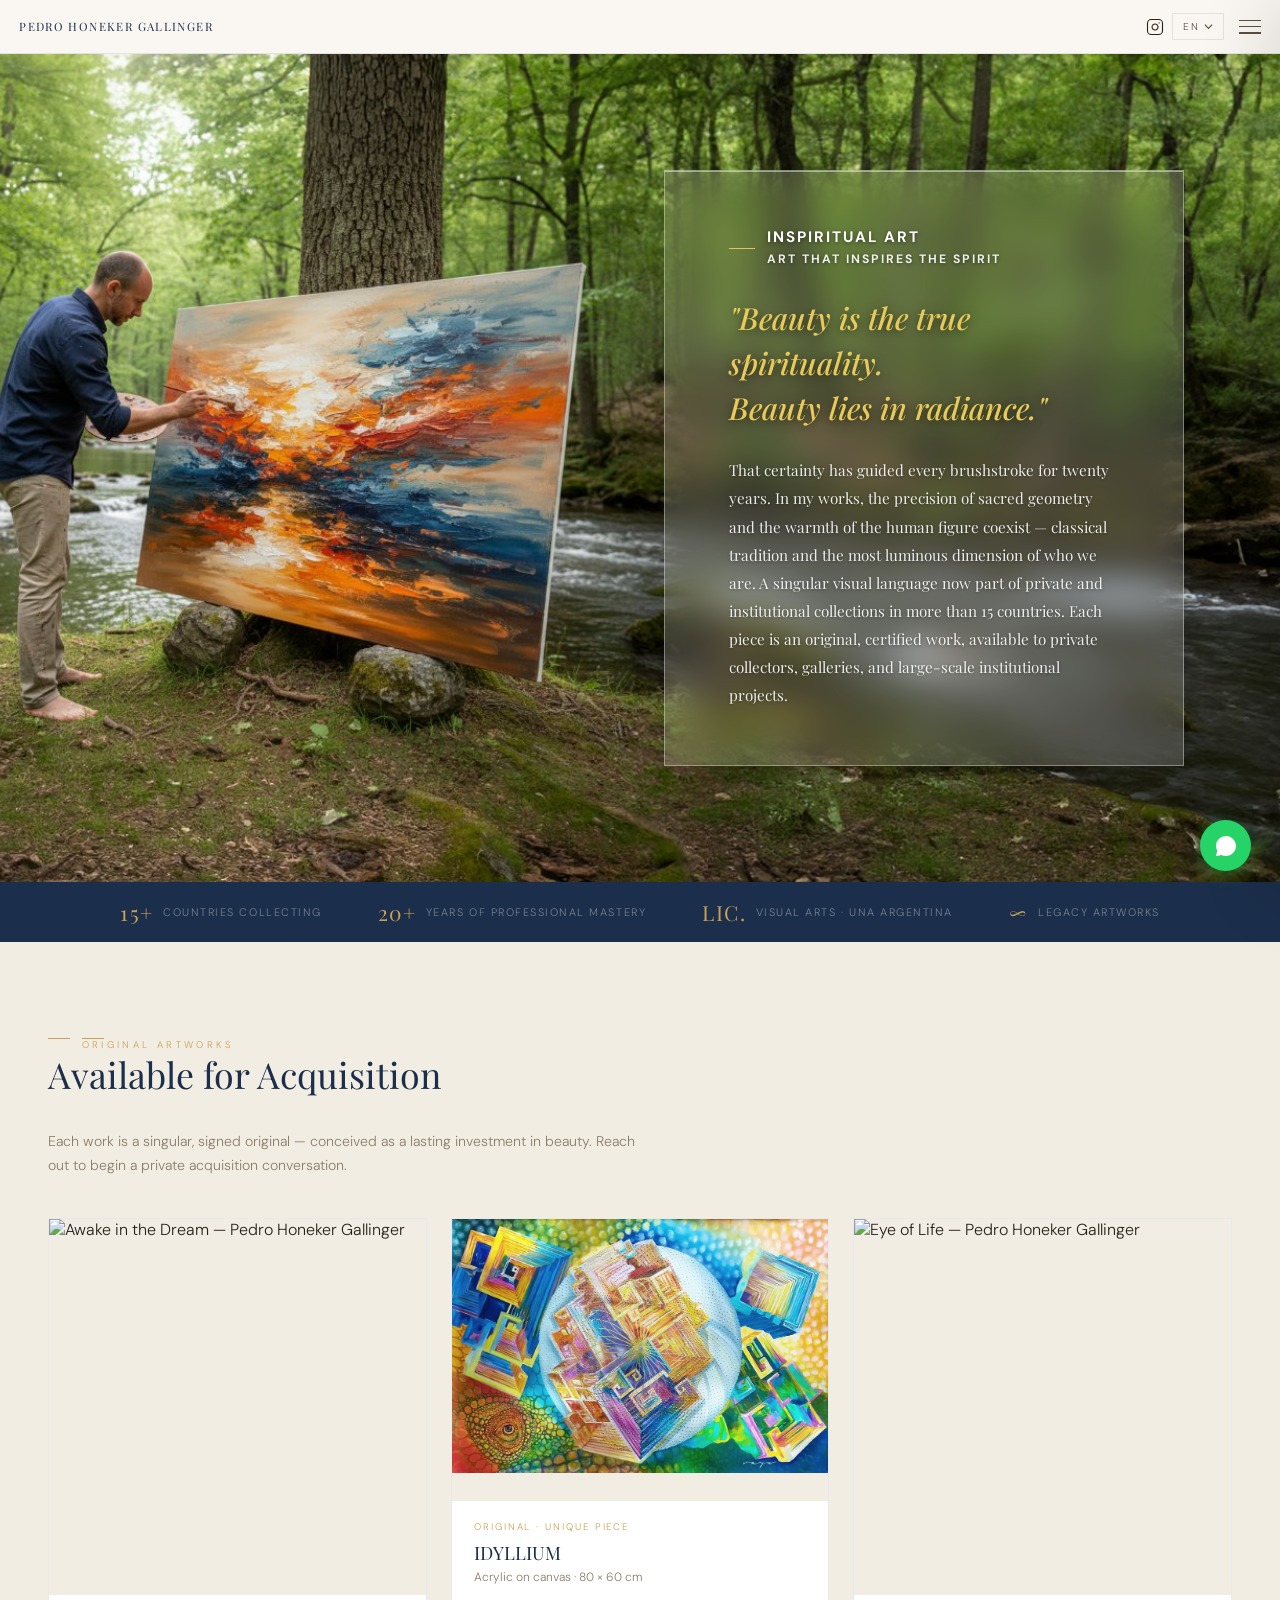
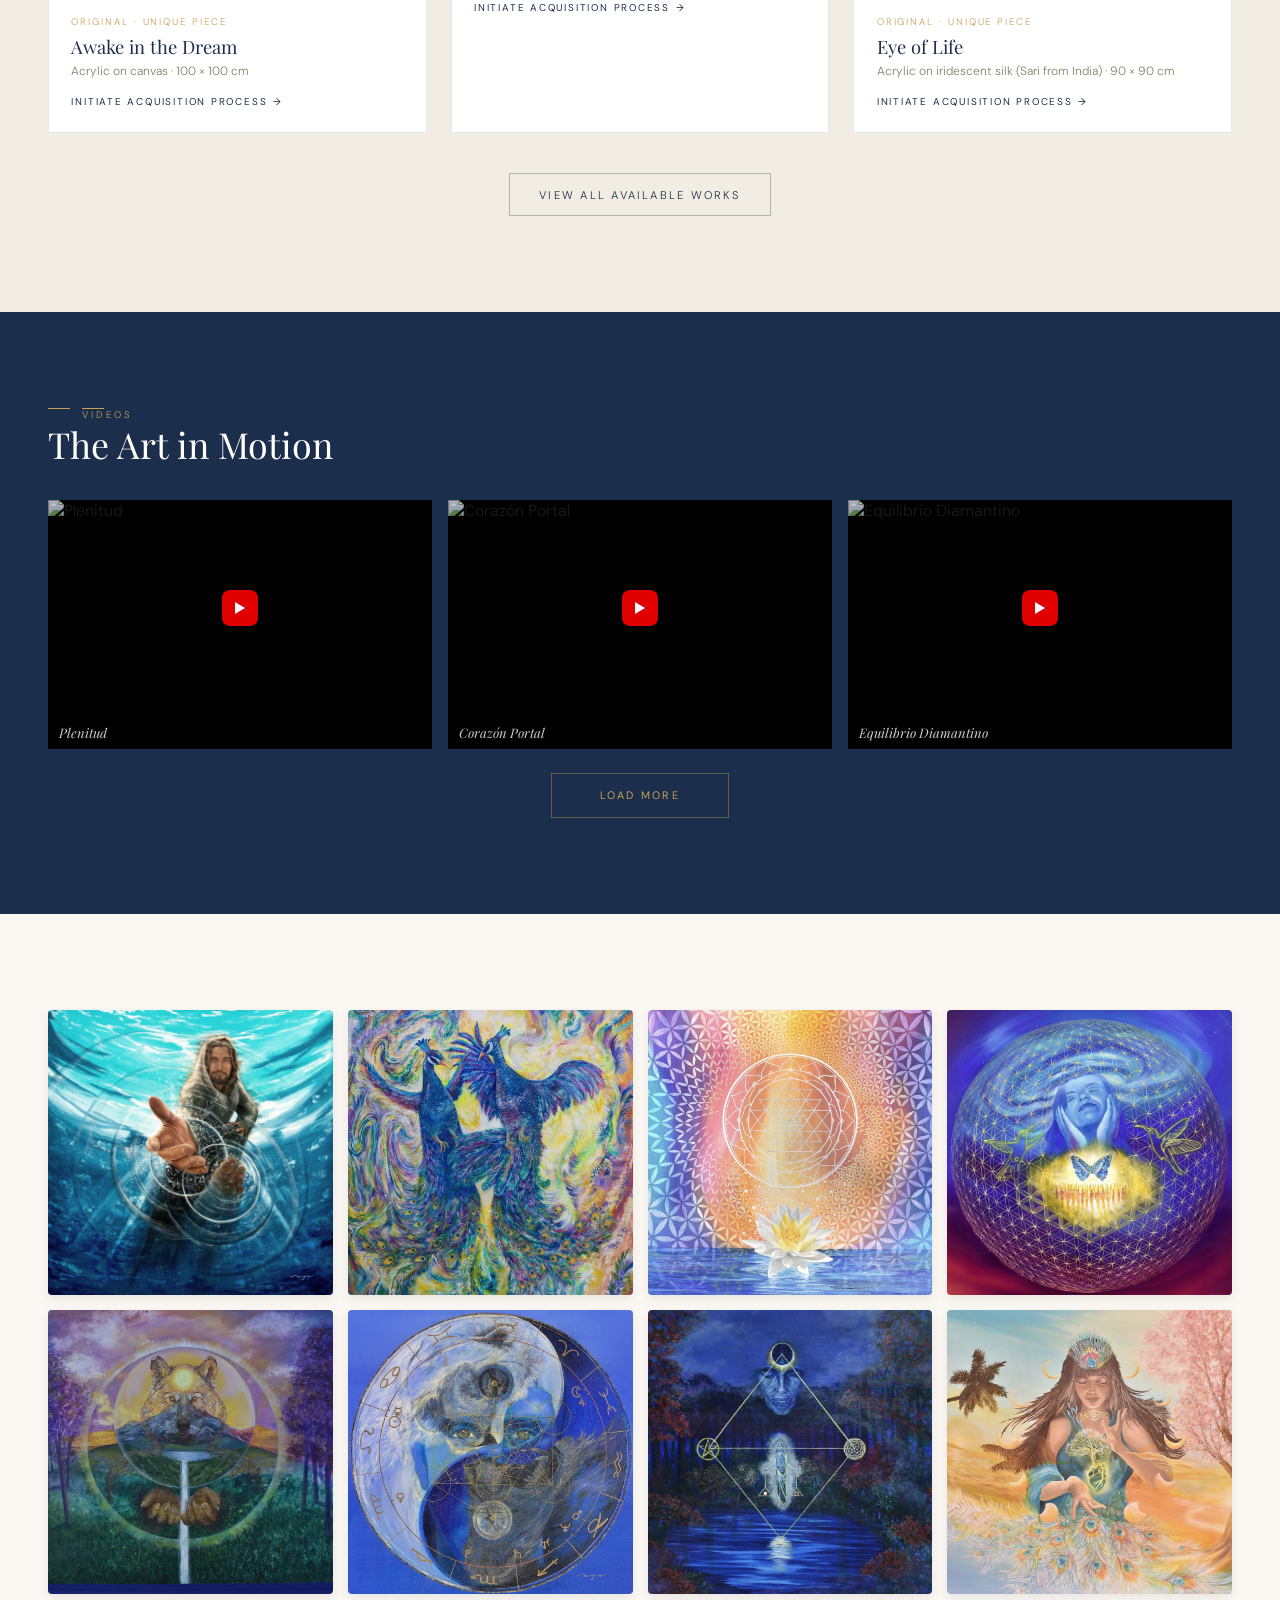
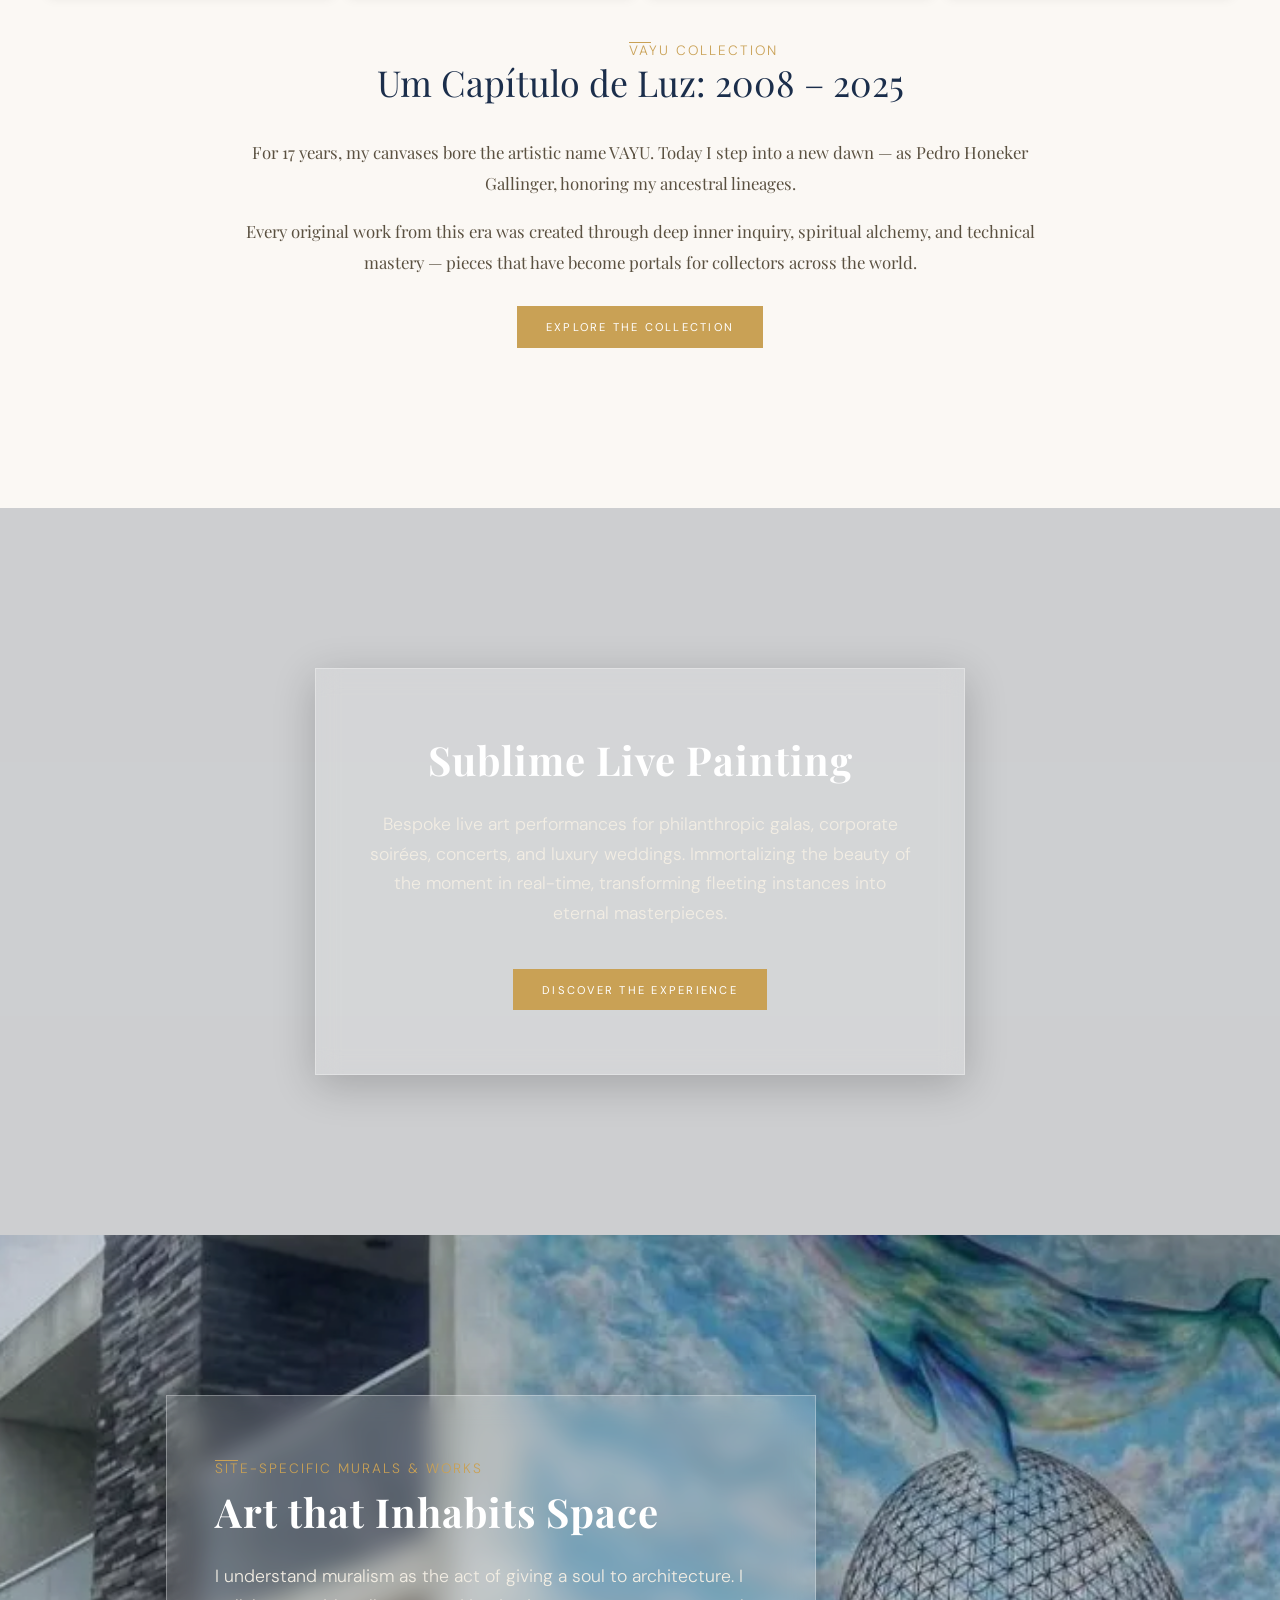
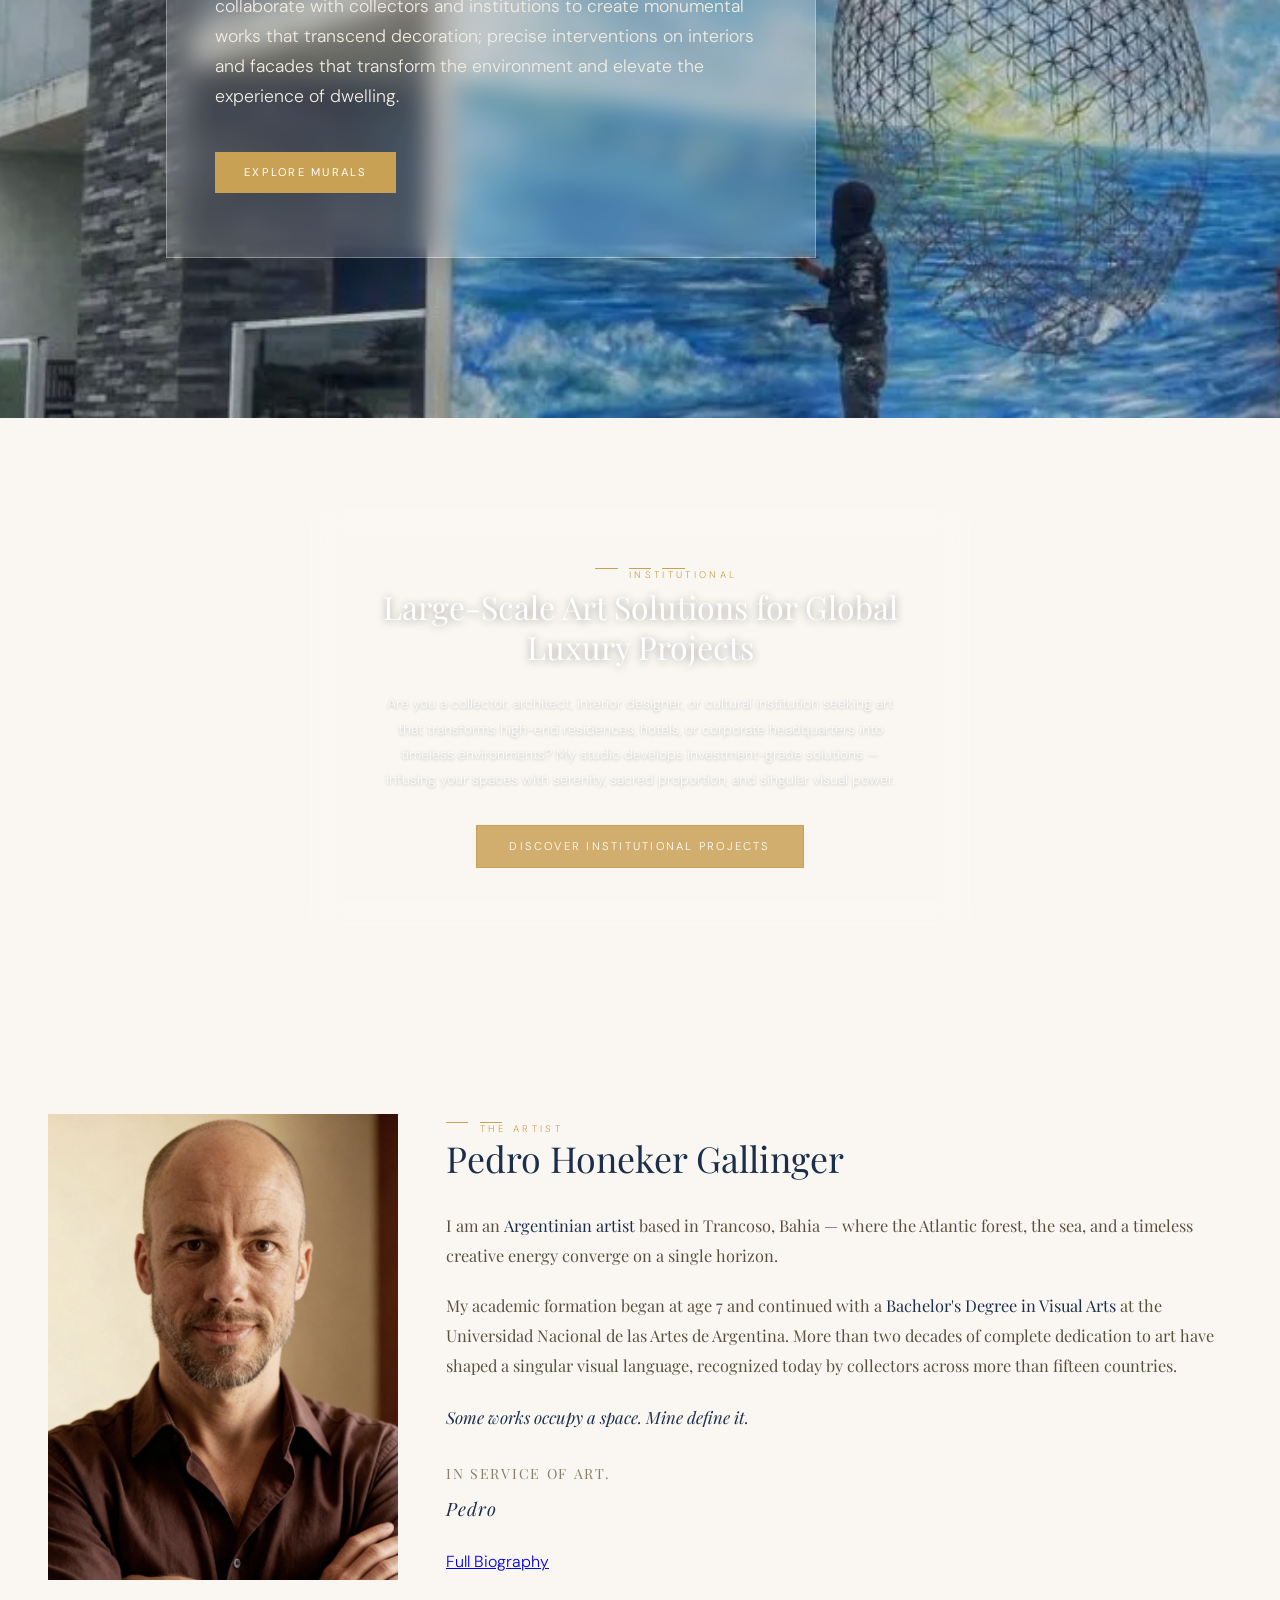
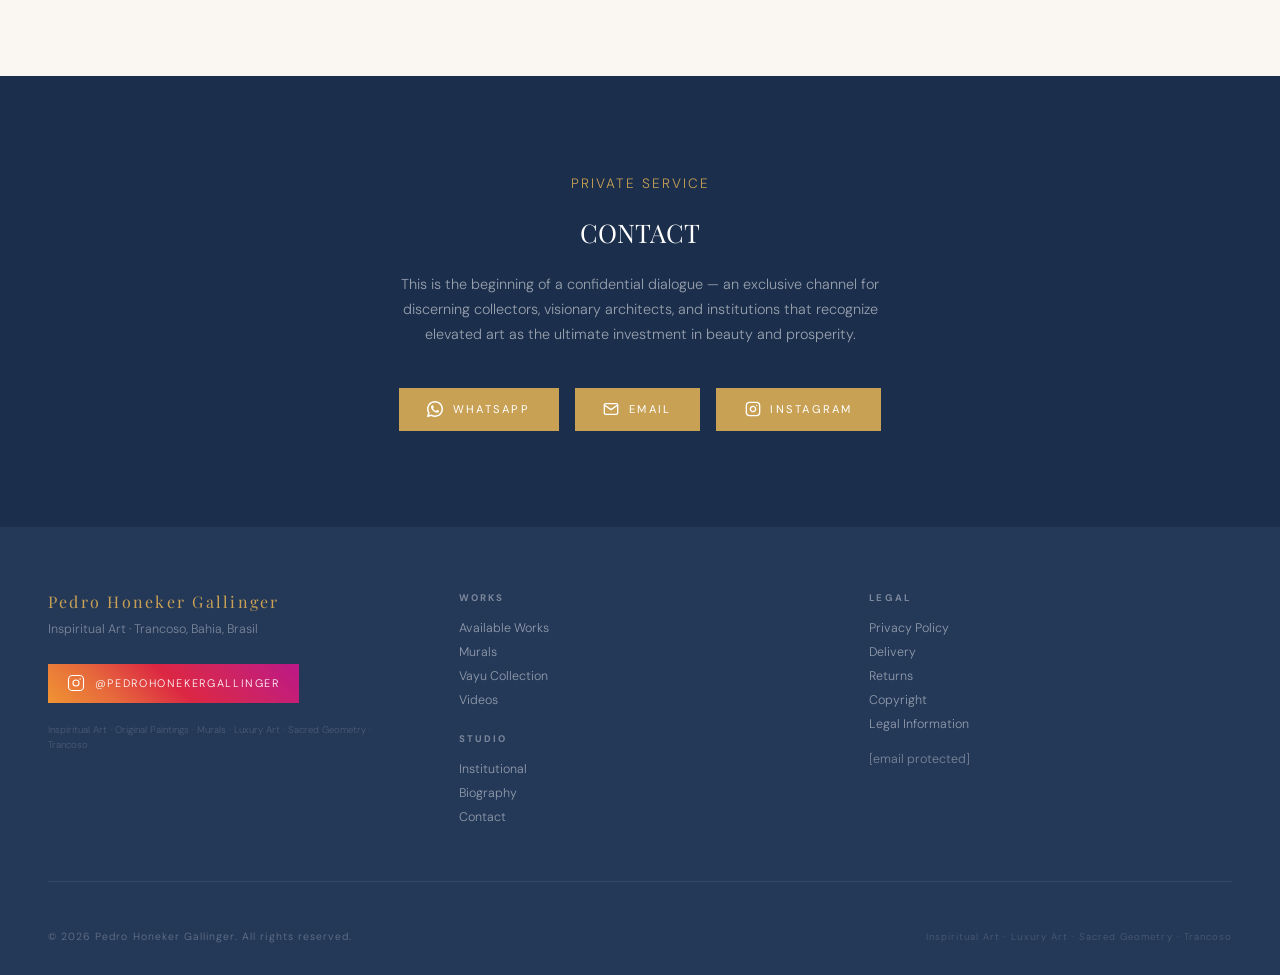
==== commit 47e3cd43: "Add files via upload" ====
--- a/index.html
+++ b/index.html
@@ -411,28 +411,44 @@
   .glass-card-left,.glass-card-right,.glass-card-center{margin:1.5rem !important;max-width:calc(100vw - 3rem) !important}
 }
 
+/* CSS EXCLUSIVO PARA MÓVILES (VERSION DEFINITIVA) */
 @media (max-width: 768px) {
   .hero-glass-card {
-    background: rgba(15, 25, 45, 0.7) !important;
-    border: 1px solid rgba(255, 255, 255, 0.2) !important;
+    background: rgba(5, 10, 20, 0.95) !important;
+    border: 1px solid rgba(255, 255, 255, 0.4) !important;
   }
   
-  #contacto > div > div:last-child {
+  #contacto > div > div:last-child,
+  .concierge-section > div > div:last-child {
+    display: flex !important;
     flex-direction: row !important;
     flex-wrap: nowrap !important;
-    gap: 0.5rem !important;
-    width: 100%;
+    width: 100% !important;
+    justify-content: space-between !important;
+    gap: 10px !important;
   }
-  #contacto .btn-gold {
-    flex: 1;
-    padding: 12px 5px !important;
-    font-size: 0.85rem !important;
-    justify-content: center;
-    text-align: center;
-    white-space: nowrap;
+  
+  #contacto .btn-gold, #contacto .btn-em-s,
+  .concierge-section .btn-gold, .concierge-section .btn-em-s,
+  #contacto a.btn-gold, .concierge-section a.btn-gold,
+  #contacto a.btn-em-s, .concierge-section a.btn-em-s {
+    flex: 1 1 0 !important;
+    display: flex !important;
+    flex-direction: column !important;
+    align-items: center !important;
+    justify-content: center !important;
+    padding: 12px 2px !important;
+    font-size: 0.75rem !important;
+    text-align: center !important;
+    white-space: nowrap !important;
+    margin: 0 !important;
   }
-  #contacto .btn-gold svg {
-    margin: 0;
+  
+  #contacto .btn-gold svg, #contacto .btn-em-s svg,
+  .concierge-section .btn-gold svg, .concierge-section .btn-em-s svg {
+    margin: 0 0 6px 0 !important;
+    width: 20px !important;
+    height: 20px !important;
   }
 }
 
@@ -574,28 +590,44 @@
 .vayu-mini-item:hover img { transform: scale(1.05); }
 
 
+/* CSS EXCLUSIVO PARA MÓVILES (VERSION DEFINITIVA) */
 @media (max-width: 768px) {
   .hero-glass-card {
-    background: rgba(15, 25, 45, 0.7) !important;
-    border: 1px solid rgba(255, 255, 255, 0.2) !important;
+    background: rgba(5, 10, 20, 0.95) !important;
+    border: 1px solid rgba(255, 255, 255, 0.4) !important;
   }
   
-  #contacto > div > div:last-child {
+  #contacto > div > div:last-child,
+  .concierge-section > div > div:last-child {
+    display: flex !important;
     flex-direction: row !important;
     flex-wrap: nowrap !important;
-    gap: 0.5rem !important;
-    width: 100%;
+    width: 100% !important;
+    justify-content: space-between !important;
+    gap: 10px !important;
   }
-  #contacto .btn-gold {
-    flex: 1;
-    padding: 12px 5px !important;
-    font-size: 0.85rem !important;
-    justify-content: center;
-    text-align: center;
-    white-space: nowrap;
+  
+  #contacto .btn-gold, #contacto .btn-em-s,
+  .concierge-section .btn-gold, .concierge-section .btn-em-s,
+  #contacto a.btn-gold, .concierge-section a.btn-gold,
+  #contacto a.btn-em-s, .concierge-section a.btn-em-s {
+    flex: 1 1 0 !important;
+    display: flex !important;
+    flex-direction: column !important;
+    align-items: center !important;
+    justify-content: center !important;
+    padding: 12px 2px !important;
+    font-size: 0.75rem !important;
+    text-align: center !important;
+    white-space: nowrap !important;
+    margin: 0 !important;
   }
-  #contacto .btn-gold svg {
-    margin: 0;
+  
+  #contacto .btn-gold svg, #contacto .btn-em-s svg,
+  .concierge-section .btn-gold svg, .concierge-section .btn-em-s svg {
+    margin: 0 0 6px 0 !important;
+    width: 20px !important;
+    height: 20px !important;
   }
 }
 
@@ -655,7 +687,7 @@
         <p data-t="bio_p3" style="font-family:'Playfair Display',serif;font-size:1.05rem;font-style:italic;color:var(--blue);margin-top:1.5rem;line-height:1.6;font-weight:400"></p>
       </div>
       <p class="bio-sig" data-t="bio_sig"></p>
-      <a href="bio.html" class="btn-outline-b" data-t="b_bio">Full Biography</a>
+      <a href="https://www.pedrohonekergallinger.art/bio.html" class="qn-link" data-t="menu_bio">Full Biography</a>
     </div>
   </div>
 </section>
@@ -701,7 +733,7 @@
       <a href="videos.html" data-t="f_vid">Videos</a>
       <h5 data-t="f_s" style="margin-top:1.5rem">Studio</h5>
       <a href="/institutional.html" data-t="f_corp">Institutional</a>
-      <a href="bio.html" data-t="f_bio2">Biography</a>
+      <a href="https://www.pedrohonekergallinger.art/bio.html" class="qn-link" data-t="menu_bio">Biography</a>
       <a href="#contacto" data-t="f_conc">Contact</a>
     </div>
     <div class="footer-col">
@@ -1139,13 +1171,10 @@
   {
     slug:'awake',
     file:'Despiertos-en-el-sueño-Awake-in-the-dream- Pedro-Honeker-Gallinger-Vayu.webp',
-    title:'Awake in the Dream',title_es:'Desperto en el Sueño',title_pt:'Desperto no Sonho',
+    title:'Awake in the Dream',title_es:'Despiertos en el Sueño',title_pt:'Despertos no Sonho',
     w:100,h:100,tech:'ac',
     img:'https://static.wixstatic.com/media/54f562_5b4dac0ddeed41c5abbdb6aa77153ba4~mv2.jpg/v1/crop/x_0,y_15,w_2198,h_2185/fill/w_800,h_800,al_c,q_85,enc_avif,quality_auto/Despertos%20no%20sonho%20-%20Pedro%20Gallinger%20-%20Vayu.jpg',
-    details:[
-      'Despiertos-en-el-sueño-Awake-in-the-dream- Pedro-Honeker-Gallinger-Vayu-mockup.webp',
-      'Despiertos-en-el-sueño-Awake-in-the-dream- Pedro-Honeker-Gallinger-Vayu-detail1.webp'
-    ],
+    details:['Despiertos-en-el-sueño-Awake-in-the-dream-Pedro-Honeker-Gallinger-Vayu-mockup.webp', 'Despiertos-en-el-sueño-Awake-in-the-dream-Pedro-Honeker-Gallinger-Vayu-detail1.webp'],
     desc_en:"A visual meditation on the unity of polarities. The central tree symbolizes the external world; its reflection in water evokes the inner universe. Two intensely colored birds celebrate uniqueness in brotherhood. At the epicenter, Metatron's Sacred Geometry reveals the fundamental matrix of matter — the divine signature imprinted at the core of form.",
     desc_es:'Una meditación visual sobre la unidad de los opuestos. El árbol central simboliza el mundo externo; su reflejo en el agua evoca el universo interior. Dos aves de colores intensos celebran la unicidad en la fraternidad. En el epicentro, la Geometría Sagrada de Metatrón revela la matriz fundamental de la materia.',
     desc_pt:'Uma meditação visual sobre a unidade das polaridades. A árvore central simboliza o mundo externo; seu reflexo na água evoca o universo interior. Duas aves de cores intensas celebram a unicidade na fraternidade.',
@@ -1539,25 +1568,25 @@
 </script>
 
 <script>
-// AUTO PAUSE VIDEOS
+// AUTO-PAUSA DE VIDEOS AL HACER SCROLL
 document.addEventListener("DOMContentLoaded", function() {
     if ('IntersectionObserver' in window) {
         const observer = new IntersectionObserver((entries) => {
             entries.forEach(entry => {
                 if (!entry.isIntersecting) {
                     const iframe = entry.target;
-                    // Resetting src pauses YouTube/Vimeo safely
-                    if (iframe.src) {
-                        const originalSrc = iframe.src;
-                        iframe.src = '';
-                        setTimeout(() => iframe.src = originalSrc, 100);
+                    if (iframe.src && (iframe.src.includes('youtube') || iframe.src.includes('vimeo'))) {
+                        const currentSrc = iframe.src;
+                        iframe.src = 'about:blank';
+                        setTimeout(() => { iframe.src = currentSrc; }, 150);
                     }
                 }
             });
-        }, { threshold: 0.1 });
+        }, { threshold: 0.05 });
         
-        // Observe all iframes
-        document.querySelectorAll('iframe').forEach(iframe => observer.observe(iframe));
+        setTimeout(() => {
+            document.querySelectorAll('iframe').forEach(iframe => observer.observe(iframe));
+        }, 1500);
     }
 });
 </script>
